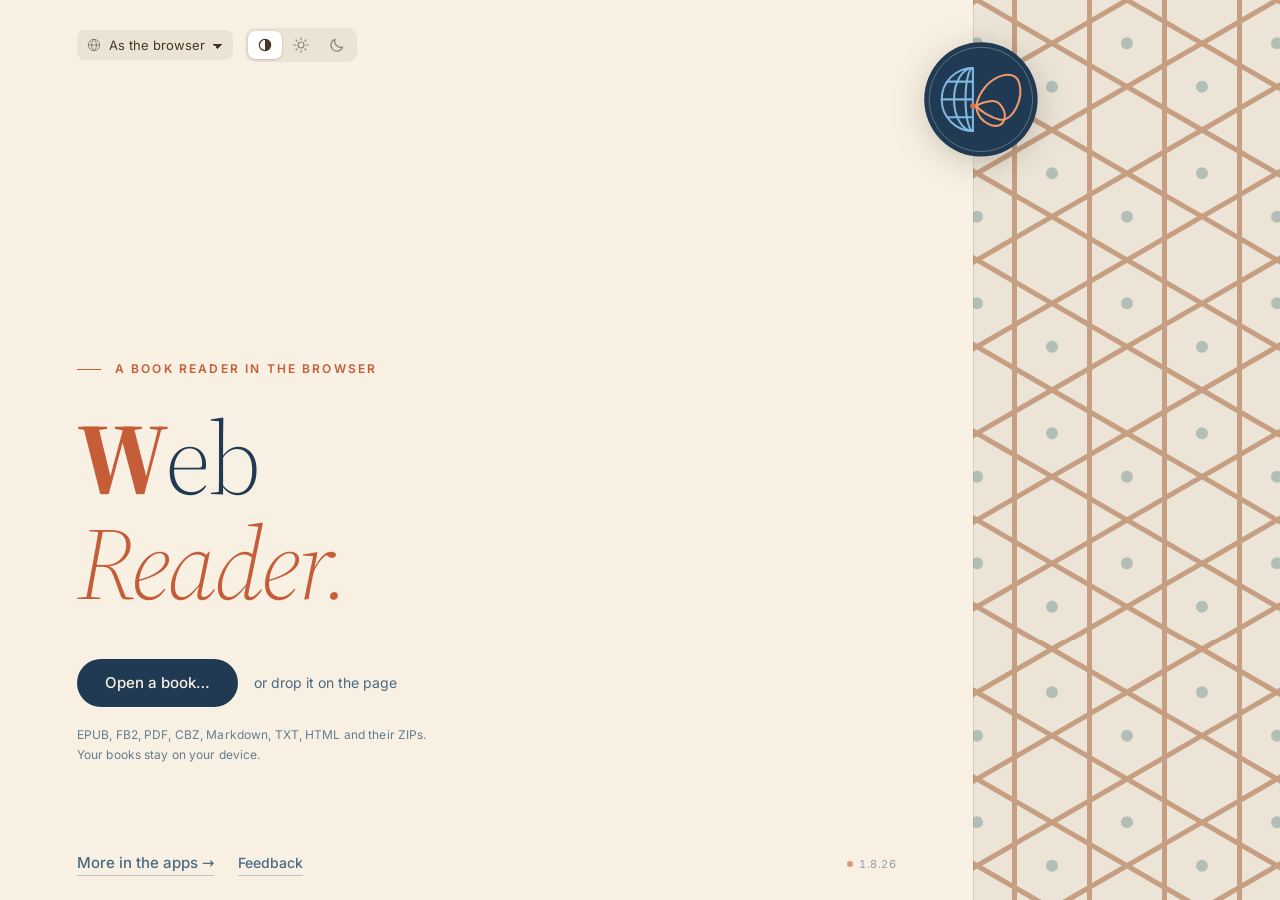
==== index.html @ f6e8cc97 "WebReader 1.8.26 (from lexey111/WebReader 90eadbe)" ====
<!DOCTYPE html>
<html lang="en">
<head>
<meta charset="UTF-8">
<meta name="viewport" content="width=device-width, initial-scale=1.0, viewport-fit=cover">
<title>WebReader</title>
<meta name="theme-color" content="#f8f1e3">
<meta name="description" content="A book reader in the browser: EPUB, FB2, CBZ, Markdown, TXT and HTML. Your books stay on your device.">
<link rel="manifest" href="manifest.webmanifest">
<link rel="icon" href="icons/icon.svg" type="image/svg+xml">
<link rel="apple-touch-icon" href="icons/apple-touch-icon.png">
<link rel="stylesheet" href="shell.css">
</head>
<body>
<div id="home">
    <div class="leaf">
        <header class="top">
            <label class="language"><span class="globe" aria-hidden="true"><svg viewBox="0 0 24 24"><circle cx="12" cy="12" r="8.5"/><path d="M3.5 12h17M12 3.5c-2.6 2.4-3.6 5.2-3.6 8.5s1 6.1 3.6 8.5M12 3.5c2.6 2.4 3.6 5.2 3.6 8.5s-1 6.1-3.6 8.5"/></svg></span><select id="homeLanguage" data-i18n-label="Language"></select></label>
            <div id="homeLight" class="segmented icons" role="radiogroup">
                <button type="button" role="radio" data-value="auto" data-i18n-label="Auto"><svg viewBox="0 0 24 24"><circle cx="12" cy="12" r="7.5"/><path d="M12 4.5a7.5 7.5 0 0 1 0 15z" class="fill"/></svg></button>
                <button type="button" role="radio" data-value="day" data-i18n-label="Day"><svg viewBox="0 0 24 24"><circle cx="12" cy="12" r="4"/><path d="M12 2.5v2.2M12 19.3v2.2M2.5 12h2.2M19.3 12h2.2M5.3 5.3l1.5 1.5M17.2 17.2l1.5 1.5M5.3 18.7l1.5-1.5M17.2 6.8l1.5-1.5"/></svg></button>
                <button type="button" role="radio" data-value="night" data-i18n-label="Night"><svg viewBox="0 0 24 24"><path d="M19.5 14.6A8 8 0 0 1 9.4 4.5a8 8 0 1 0 10.1 10.1z"/></svg></button>
            </div>
        </header>

        <main id="front">
            <p class="eyebrow" data-i18n="A book reader in the browser">A book reader in the browser</p>
            <h1 aria-label="WebReader"><span class="dropcap">W</span>eb<br><em>Reader<span class="punct">.</span></em></h1>
            <div class="doors">
                <button id="open" type="button" class="prominent" data-i18n="Open a book…">Open a book…</button>
                <span class="hint" data-i18n="or drop it on the page">or drop it on the page</span>
            </div>
            <p class="notes"><span id="formats"></span><br><span data-i18n="Your books stay on your device.">Your books stay on your device.</span><span id="install" hidden><br><span class="how"></span><button type="button" class="hide" data-i18n-label="Hide">×</button></span></p>
            <p id="problem" role="alert"></p>
            <button id="resume" type="button" hidden>
                <span class="cover"><span class="initial"></span></span>
                <span class="words">
                    <span class="label"></span>
                    <span class="name"></span>
                    <span class="how-far"><span class="progress-line"><i></i></span><span class="share"></span></span>
                </span>
            </button>
            <input id="file" type="file" hidden>
            <ul id="samples"></ul>
        </main>

        <section id="apps" hidden></section>
        <section id="news" hidden></section>

        <footer class="bottom">
            <a id="appsDoor" class="more" href="#apps"><span data-i18n="More in the apps">More in the apps</span> →</a>
            <a id="feedback" class="more feedback" href="https://continuousreader.app/contact.html?app=webreader" target="_blank" rel="noopener"><span data-i18n="Feedback">Feedback</span></a>
            <button id="update" type="button" class="update" hidden><span data-i18n="A new version is ready">A new version is ready</span> · <u data-i18n="Reload">Reload</u></button>
            <a id="version" class="version" href="#news" data-i18n-label="What’s new"><span class="dot" hidden></span><span class="number"></span></a>
        </footer>
    </div>
    <div class="band" aria-hidden="true"></div>
    <img class="seal" src="icons/seal.svg" alt="" aria-hidden="true">
</div>

<section id="reader" hidden>
    <iframe id="page" title="Book"></iframe>
    <footer id="strip">
        <div class="side">
            <button id="close" type="button" class="icon" data-i18n-label="Close the book" title="Close the book" aria-label="Close the book"><svg viewBox="0 0 24 24"><path d="M15 5l-7 7 7 7"/></svg></button>
            <span id="title"></span>
        </div>
        <div class="group">
            <button id="contentsDoor" type="button" class="icon" data-i18n-label="Contents" title="Contents" aria-label="Contents"><svg viewBox="0 0 24 24"><path d="M5 7h14M5 12h14M5 17h9"/></svg></button>
            <button id="settings" type="button" class="icon text" data-i18n-label="Reading settings" title="Reading settings" aria-label="Reading settings">Aa</button>
            <div id="bar"></div>
            <span id="position"></span>
        </div>
        <div class="side end">
            <button id="fullscreen" type="button" class="icon" data-i18n-label="Full screen" data-key="F" title="Full screen (F)" aria-label="Full screen"><svg viewBox="0 0 24 24"><path class="enter" d="M4 9V4h5M15 4h5v5M20 15v5h-5M9 20H4v-5"/><path class="leave" d="M9 4v5H4M20 9h-5V4M15 20v-5h5M4 15h5v5"/></svg></button>
        </div>
    </footer>
    <nav id="contents" hidden></nav>
</section>

<dialog id="panel" tabindex="-1" aria-label="Reading settings"></dialog>
<dialog id="pdfAsk" tabindex="-1"></dialog>
<div id="busy" role="status" aria-live="polite" hidden><span class="ring" aria-hidden="true"></span><span class="words"></span></div>
<script type="module" src="shell.js"></script>
</body>
</html>
---- shell.css ----
/* The shell wears the page's colours: `--ground` and `--ink` are set from
   the reading theme, `--surface` (the settings window) a step lighter, the
   rest mixed from them. */
:root {
    --ground: #f8f1e3;
    --ink: #4a3525;
    --surface: #fbf7ef;
    --raised: #ffffff;
    --faint: color-mix(in srgb, var(--ink) 55%, transparent);
    --line: color-mix(in srgb, var(--ink) 13%, transparent);
    --key: color-mix(in srgb, var(--ink) 7%, transparent);
    --key-hover: color-mix(in srgb, var(--ink) 11%, transparent);
    --track: color-mix(in srgb, var(--ink) 16%, transparent);
    --shadow: 0 24px 70px rgba(0, 0, 0, 0.22), 0 2px 8px rgba(0, 0, 0, 0.08);
    font-synthesis: none;
}
/* The site's faces (ContinuousReaderSite/fonts, OFL), by script: a page
   loads only the ones its words need. */
@font-face { font-family: 'Source Serif 4'; font-style: normal; font-weight: 200 900; font-display: swap; src: url('fonts/source-serif-4-latin-opsz.woff2') format('woff2-variations'); unicode-range: U+0000-00FF, U+0131, U+0152-0153, U+02BB-02BC, U+02C6, U+02DA, U+02DC, U+0304, U+0308, U+0329, U+2000-206F, U+2074, U+20AC, U+2122, U+2191, U+2193, U+2212, U+2215, U+FEFF, U+FFFD; }
@font-face { font-family: 'Source Serif 4'; font-style: normal; font-weight: 200 900; font-display: swap; src: url('fonts/source-serif-4-latin-ext-opsz.woff2') format('woff2-variations'); unicode-range: U+0100-02BA, U+02BD-02C5, U+02C7-02CC, U+02CE-02D7, U+02DD-02FF, U+0304, U+0308, U+0329, U+1D00-1DBF, U+1E00-1E9F, U+1EF2-1EFF, U+2020, U+20A0-20AB, U+20AD-20C0, U+2113, U+2C60-2C7F, U+A720-A7FF; }
@font-face { font-family: 'Source Serif 4'; font-style: normal; font-weight: 200 900; font-display: swap; src: url('fonts/source-serif-4-cyrillic-opsz.woff2') format('woff2-variations'); unicode-range: U+0301, U+0400-045F, U+0490-0491, U+04B0-04B1, U+2116; }
@font-face { font-family: 'Source Serif 4'; font-style: italic; font-weight: 200 900; font-display: swap; src: url('fonts/source-serif-4-latin-opsz-italic.woff2') format('woff2-variations'); unicode-range: U+0000-00FF, U+0131, U+0152-0153, U+02BB-02BC, U+02C6, U+02DA, U+02DC, U+0304, U+0308, U+0329, U+2000-206F, U+2074, U+20AC, U+2122, U+2191, U+2193, U+2212, U+2215, U+FEFF, U+FFFD; }
@font-face { font-family: 'Source Serif 4'; font-style: italic; font-weight: 200 900; font-display: swap; src: url('fonts/source-serif-4-latin-ext-opsz-italic.woff2') format('woff2-variations'); unicode-range: U+0100-02BA, U+02BD-02C5, U+02C7-02CC, U+02CE-02D7, U+02DD-02FF, U+0304, U+0308, U+0329, U+1D00-1DBF, U+1E00-1E9F, U+1EF2-1EFF, U+2020, U+20A0-20AB, U+20AD-20C0, U+2113, U+2C60-2C7F, U+A720-A7FF; }
@font-face { font-family: 'Source Serif 4'; font-style: italic; font-weight: 200 900; font-display: swap; src: url('fonts/source-serif-4-cyrillic-opsz-italic.woff2') format('woff2-variations'); unicode-range: U+0301, U+0400-045F, U+0490-0491, U+04B0-04B1, U+2116; }
@font-face { font-family: 'Inter'; font-style: normal; font-weight: 100 900; font-display: swap; src: url('fonts/inter-latin-wght.woff2') format('woff2-variations'); unicode-range: U+0000-00FF, U+0131, U+0152-0153, U+02BB-02BC, U+02C6, U+02DA, U+02DC, U+0304, U+0308, U+0329, U+2000-206F, U+2074, U+20AC, U+2122, U+2191, U+2193, U+2212, U+2215, U+FEFF, U+FFFD; }
@font-face { font-family: 'Inter'; font-style: normal; font-weight: 100 900; font-display: swap; src: url('fonts/inter-latin-ext-wght.woff2') format('woff2-variations'); unicode-range: U+0100-02BA, U+02BD-02C5, U+02C7-02CC, U+02CE-02D7, U+02DD-02FF, U+0304, U+0308, U+0329, U+1D00-1DBF, U+1E00-1E9F, U+1EF2-1EFF, U+2020, U+20A0-20AB, U+20AD-20C0, U+2113, U+2C60-2C7F, U+A720-A7FF; }
@font-face { font-family: 'Inter'; font-style: normal; font-weight: 100 900; font-display: swap; src: url('fonts/inter-cyrillic-wght.woff2') format('woff2-variations'); unicode-range: U+0301, U+0400-045F, U+0490-0491, U+04B0-04B1, U+2116; }

html, body { height: 100%; margin: 0; }
body {
    background: var(--ground);
    color: var(--ink);
    font: 13px/1.4 -apple-system, system-ui, "Segoe UI", Roboto, sans-serif;
    overflow: hidden;
    -webkit-font-smoothing: antialiased;
    -webkit-tap-highlight-color: transparent;
}
button {
    font: inherit; color: inherit;
    background: var(--key); border: 0; border-radius: 8px;
    padding: 5px 12px; cursor: pointer;
    transition: background 0.15s;
}
button:hover { background: var(--key-hover); }
button:focus-visible, input:focus-visible { outline: 2px solid color-mix(in srgb, var(--ink) 45%, transparent); outline-offset: 2px; }
/* A slider shows its focus on the thumb: Safari counts a click as a key's
   focus on a range and drew a box round the whole track. */
.slider input:focus-visible { outline: none; }
.slider input:focus-visible::-webkit-slider-thumb { box-shadow: 0 1px 3px rgba(0, 0, 0, 0.28), 0 0 0 4px color-mix(in srgb, var(--ink) 18%, transparent); }
.slider input:focus-visible::-moz-range-thumb { box-shadow: 0 1px 3px rgba(0, 0, 0, 0.28), 0 0 0 4px color-mix(in srgb, var(--ink) 18%, transparent); }
button.prominent { background: var(--ink); color: var(--ground); padding: 9px 20px; border-radius: 10px; font-size: 14px; font-weight: 500; }
button.prominent:hover { background: color-mix(in srgb, var(--ink) 88%, var(--ground)); }
button.icon { width: 32px; height: 32px; padding: 0; display: inline-grid; place-items: center; background: none; border-radius: 8px; flex: none; }
button.icon:hover { background: var(--key); }
button.icon svg { width: 19px; height: 19px; fill: none; stroke: currentColor; stroke-width: 1.7; stroke-linecap: round; stroke-linejoin: round; }
button.icon.text { font: 600 15px/1 Georgia, serif; }
button.quiet { background: none; color: var(--faint); padding: 6px 10px; }
button.quiet:hover { color: var(--ink); background: var(--key); }
[hidden] { display: none !important; }

/* MARK: Home */

/* A book's cover: the words on a wide leaf, set low and to the left; an
   ornamental band down the right edge in the palette's dark tones. On a
   phone the band is a strip along the top. */
/* The home speaks the site's language: Source Serif and Inter, the
   family's blue and terracotta by day (the page's own colours at night). */
#home {
    --serif: "Source Serif 4", Georgia, "Noto Serif", serif;
    --sans: "Inter", -apple-system, system-ui, "Segoe UI", Roboto, sans-serif;
    font-family: var(--sans);
    color: var(--brand-ink, var(--ink));
    --band-width: clamp(150px, 24vw, 380px);
    --seal: clamp(104px, 9vw, 136px);
    position: fixed; inset: 0;
    display: grid; grid-template-columns: minmax(0, 1fr) var(--band-width);
}
#home.over .leaf { outline: 2px dashed var(--faint); outline-offset: -18px; border-radius: 28px; }
#home .leaf {
    overflow-y: auto; overscroll-behavior: contain;
    display: flex; flex-direction: column;
    padding: max(28px, env(safe-area-inset-top)) clamp(24px, 6vw, 96px) max(24px, env(safe-area-inset-bottom)) max(clamp(24px, 6vw, 96px), env(safe-area-inset-left));
    box-sizing: border-box;
}
#home .band {
    background-color: var(--band, #2a1d12);
    background-image: var(--band-pattern, none);
    background-size: var(--band-size, 200px 200px); background-position: center top;
    box-shadow: inset 1px 0 0 var(--line);
}
/* The logo is two-sided — a globe's half and a wing's: its seam stands
   on the edge, the globe over the page, the wing over the band. */
#home .seal {
    position: absolute; z-index: 1; pointer-events: none;
    width: var(--seal); height: var(--seal);
    left: calc(100% - var(--band-width)); top: calc(max(28px, env(safe-area-inset-top)) + var(--seal) * 0.62);
    transform: translate(calc(-50% + 6.96%), -50%);
    filter: drop-shadow(0 6px 16px rgba(0, 0, 0, 0.18));
}
#home .top { display: flex; align-items: center; gap: 12px; padding-right: calc(var(--seal) * 0.6); }
#home .language select { padding-left: 32px; min-width: 0; max-width: 100%; text-overflow: ellipsis; }
/* The light never wraps; the language's name gives way first. */
#home .top .segmented { flex-wrap: nowrap; flex: none; }
#home .top .language { min-width: 0; flex: 0 1 auto; }
#home .language { position: relative; }
#home .language .globe { position: absolute; left: 9px; top: 50%; transform: translateY(-50%); display: grid; pointer-events: none; }
#home .language .globe svg { width: 16px; height: 16px; fill: none; stroke: currentColor; stroke-width: 1.5; }

.segmented.icons { padding: 3px; }
.segmented.icons button { padding: 5px 8px; display: grid; place-items: center; }
.segmented.icons svg { width: 18px; height: 18px; fill: none; stroke: currentColor; stroke-width: 1.6; stroke-linecap: round; stroke-linejoin: round; }
.segmented.icons svg .fill { fill: currentColor; stroke: none; }

#front { margin-top: auto; padding: 48px 0 8px; max-width: 34em; }
#home .eyebrow {
    margin: 0 0 28px; font: 600 12px/1.4 var(--sans); letter-spacing: 0.18em; text-transform: uppercase; color: var(--brand-accent);
}
#home .eyebrow::before {
    content: ""; display: inline-block; width: 24px; height: 1px; margin-right: 14px;
    background: currentColor; vertical-align: middle; transform: translateY(-1px);
}
#home h1 {
    font: 300 clamp(56px, 8vw, 112px)/1.02 var(--serif); letter-spacing: -0.035em; margin: 0 0 44px;
}
#home h1 .dropcap { font-weight: 700; color: var(--brand-accent); }
#home h1 em { font-style: italic; font-weight: 300; color: var(--brand-accent); }
#home .lead { margin: 0 0 28px; font: 400 clamp(17px, 1.3vw, 21px)/1.55 var(--serif); color: var(--brand-soft); max-width: 34em; text-wrap: pretty; }
#home .doors { display: flex; align-items: center; flex-wrap: wrap; gap: 8px 16px; }
/* The site's call: a pill in the ink, the terracotta under the pointer. */
#home .doors .prominent {
    padding: 15px 28px; border-radius: 100px; font: 500 15px/1.2 var(--sans);
    background: var(--brand-ink); color: var(--ground); transition: background 0.2s, transform 0.2s;
}
#home .doors .prominent:hover { background: var(--brand-accent-deep); transform: translateY(-1px); }
#home .hint { color: var(--brand-soft); font-size: 14px; }
#home .notes { margin: 18px 0 0; color: var(--brand-soft); font-size: 12px; line-height: 1.7; letter-spacing: 0.01em; opacity: 0.85; }
#problem { margin: 6px 0 0; color: #c0392b; min-height: 1.4em; }

/* The book one was reading: a quiet row — a small cover in the band's
   pattern, the title in the book's type and how far one got. */
#resume {
    display: grid; grid-template-columns: auto minmax(0, 1fr); align-items: center; gap: 14px;
    width: min(100% + 24px, 452px); margin: 22px 0 0 -12px; padding: 10px 12px; text-align: left;
    background: none; border-radius: 12px;
}
#resume:hover { background: var(--key); }
#resume .cover {
    width: 36px; height: 50px; border-radius: 2px 4px 4px 2px; display: grid; place-items: center;
    background-color: var(--band); background-image: var(--band-pattern); background-size: var(--cover-size, 80px 80px);
    box-shadow: inset 2px 0 0 rgba(0, 0, 0, 0.14), 0 0 0 1px var(--line), 0 1px 2px rgba(0, 0, 0, 0.12);
}
#resume .initial {
    width: 22px; height: 22px; border-radius: 50%; display: grid; place-items: center;
    background: var(--ground); color: var(--brand-ink); font: 400 13px/1 var(--serif);
}
#resume .words { display: grid; gap: 2px; min-width: 0; }
#resume .label { font-size: 11px; font-weight: 500; letter-spacing: 0.02em; color: var(--brand-soft); }
#resume .name { font: 400 18px/1.25 var(--serif); color: var(--brand-ink); overflow: hidden; text-overflow: ellipsis; white-space: nowrap; }
/* How far: the line and its per cent on one axis. */
#resume .how-far { display: flex; align-items: center; gap: 10px; margin-top: 4px; }
#resume .progress-line { flex: 1; display: block; height: 2px; border-radius: 1px; background: var(--track); overflow: hidden; }
#resume .progress-line i { display: block; height: 100%; width: var(--read, 0%); background: var(--brand-accent); }
#resume .share { flex: none; min-width: 3ch; text-align: right; color: var(--brand-soft); font-variant-numeric: tabular-nums; font-size: 12px; line-height: 1; }

#samples { list-style: none; margin: 14px 0 0; padding: 0; font-size: 12px; line-height: 1.9; }

#home .bottom { padding-top: 40px; display: flex; flex-wrap: wrap; align-items: baseline; gap: 16px; }
/* The version, in the corner, for whoever looks. */
/* The number at the row's end; a new version's notice just before it. */
#home .version, #home .update { margin-left: auto; }
#home .update:not([hidden]) + .version { margin-left: 0; }
#home .update { white-space: nowrap; background: none; border: 0; padding: 0; font: inherit; font-size: 12px; color: var(--brand-accent-deep); cursor: pointer; }
#home .update u { text-underline-offset: 3px; }
#home .update:hover u { text-decoration-thickness: 2px; }
#home .update[hidden], #install[hidden] { display: none; }
#install .how button { background: none; border: 0; padding: 0; font: inherit; color: var(--brand-ink); text-decoration: underline; text-underline-offset: 3px; text-decoration-color: color-mix(in srgb, currentColor 40%, transparent); cursor: pointer; }
#install .how button:hover { text-decoration-color: currentColor; }
#install .hide { background: none; border: 0; padding: 0 4px; margin-left: 6px; font: inherit; font-size: 13px; line-height: 1; color: inherit; opacity: 0.6; cursor: pointer; }
#install .hide:hover { opacity: 1; }
#home .version { font-size: 11px; letter-spacing: 0.04em; font-variant-numeric: tabular-nums; color: var(--brand-soft); opacity: 0.6; text-decoration: none; transition: opacity 0.18s; }
#home .version:hover { opacity: 1; }
#home .version .dot { display: inline-block; width: 6px; height: 6px; margin-right: 6px; border-radius: 50%; background: var(--brand-accent); vertical-align: 1px; }
#home .version .dot[hidden] { display: none; }

/* What's new: the reader's own changelog. */
#news { padding: 36px 0 24px; max-width: 40em; }
#news .back { color: var(--brand-soft); text-decoration: none; font-size: 14px; font-weight: 500; }
#news .back:hover { color: var(--brand-ink); }
#news .eyebrow { margin: 32px 0 20px; }
#news h2 { font: 300 clamp(44px, 5.6vw, 76px)/1.02 var(--serif); letter-spacing: -0.03em; margin: 0 0 28px; color: var(--brand-ink); }
#news .entry { padding: 24px 0 8px; border-top: 1px solid color-mix(in srgb, var(--brand-ink) 14%, transparent); }
#news .when { margin: 0; font: 600 12px/1.4 var(--sans); letter-spacing: 0.14em; text-transform: uppercase; color: var(--brand-accent); }
#news h3 { margin: 10px 0 10px; font: 500 26px/1.2 var(--serif); color: var(--brand-ink); }
#news .entry p:last-child { margin: 0 0 16px; font: 400 17px/1.6 var(--serif); color: var(--brand-soft); text-wrap: pretty; }
/* Links on the leaf, one way: the ink, a hairline under it that darkens
   under the pointer. */
#home a.more, #samples a, #apps a[target] {
    color: var(--brand-soft); text-decoration: none; font-weight: 500;
    border-bottom: 1px solid color-mix(in srgb, var(--brand-ink) 25%, transparent); padding-bottom: 2px;
    transition: color 0.18s, border-color 0.18s;
}
#home a.more:hover, #samples a:hover, #apps a[target]:hover { color: var(--brand-ink); border-bottom-color: var(--brand-ink); }
#samples a { font-weight: 400; }
#home a.more { font-size: 15px; }
/* The family's form on the site, beside the apps' door and quieter. */
#home a.feedback { font-size: 14px; margin-left: 8px; }
#home.on-page .bottom { display: none; }

/* The apps, on the same leaf. */
#apps { padding: 36px 0 24px; max-width: 60em; }
#apps .back { color: var(--brand-soft); text-decoration: none; font-size: 14px; font-weight: 500; }
#apps .back:hover { color: var(--brand-ink); }
#apps .eyebrow { margin: 32px 0 20px; }
#apps h2 { font: 300 clamp(44px, 5.6vw, 76px)/1.02 var(--serif); letter-spacing: -0.03em; margin: 0 0 24px; }
#apps .lead { max-width: 32em; }
#apps h3 { margin: 44px 0 18px; font-size: 12px; font-weight: 600; letter-spacing: 0.18em; text-transform: uppercase; color: var(--brand-accent); }
#apps .features { display: grid; grid-template-columns: repeat(auto-fill, minmax(240px, 1fr)); gap: 22px 32px; margin: 0; }
#apps dt { font: 500 21px/1.2 var(--serif); margin-bottom: 6px; color: var(--brand-ink); }
#apps dd { margin: 0; color: var(--brand-soft); font: 400 16px/1.55 var(--serif); }
#apps .also { margin: 24px 0 0; color: var(--brand-soft); font: italic 400 16px/1.55 var(--serif); }
#apps .cards { display: grid; grid-template-columns: repeat(auto-fill, minmax(230px, 1fr)); gap: 16px; }
#apps .card {
    display: flex; flex-direction: column; gap: 12px; padding: 18px 20px;
    background: var(--raised); border-radius: 16px; box-shadow: 0 0 0 1px var(--line);
}
#apps .card figure { margin: -18px -20px 4px; height: 190px; border-radius: 16px 16px 0 0; overflow: hidden; display: grid; place-items: center; }
#apps .card figure img { height: 100%; width: 100%; object-fit: contain; -webkit-mask-image: radial-gradient(closest-side, #000 82%, transparent); mask-image: radial-gradient(closest-side, #000 82%, transparent); }
:root[style*="color-scheme: dark"] #apps .card figure { filter: brightness(0.72) saturate(0.85); }
#apps .card header { display: flex; align-items: center; gap: 12px; }
#apps .card header img { width: 44px; height: 44px; border-radius: 10px; box-shadow: 0 0 0 0.5px rgba(0, 0, 0, 0.15); }
#apps h4 { margin: 0; font: 500 21px/1.2 var(--serif); color: var(--brand-ink); }
#apps .role { margin: 2px 0 0; color: var(--brand-soft); font-size: 12px; }
#apps .card > p { margin: 0; font: 400 16px/1.55 var(--serif); color: var(--brand-ink); }
#apps .card .links { margin-top: auto; display: flex; gap: 16px; font-size: 13px; }
#apps .compare { margin: 28px 0 0; font-size: 14px; }

@media (max-width: 720px) {
    #home { --strip: calc(56px + env(safe-area-inset-top)); --seal: 76px; grid-template-columns: 1fr; grid-template-rows: var(--strip) minmax(0, 1fr); }
    #home .band { grid-row: 1; background-size: var(--band-size-small, 120px 120px); box-shadow: inset 0 -1px 0 var(--line); }
    /* The seal on the strip's lower edge, at the leaf's left margin. */
    #home .seal { left: calc(max(22px, env(safe-area-inset-left)) + var(--seal) / 2); top: var(--strip); transform: translate(-50%, -50%); }
    #home .top { padding-right: 0; padding-left: calc(var(--seal) + 4px); justify-content: flex-end; gap: 8px; }
    #home .language select { font-size: 13px; padding: 6px 22px 6px 28px; background-position: calc(100% - 13px) 55%, calc(100% - 8px) 55%; max-width: 150px; text-overflow: ellipsis; }
    #home .language .globe { left: 8px; }
    .segmented.icons button { padding: 5px 6px; }
    #home .leaf { grid-row: 2; padding: 24px max(22px, env(safe-area-inset-right)) max(24px, env(safe-area-inset-bottom)) max(22px, env(safe-area-inset-left)); }
    #front { padding-top: 40px; }
    #home .lead { font-size: 16px; }
    #home .hint { display: none; }
    #resume { width: calc(100% + 24px); }
    /* No room beside the apps' door: the notice takes a line of its own above it. */
    #home .update { order: -1; flex-basis: 100%; text-align: right; }
    #home .update:not([hidden]) + .version { margin-left: auto; }
}
@media (pointer: coarse) { #home .hint { display: none; } }

/* MARK: The reader */

#reader { position: fixed; inset: 0; display: flex; flex-direction: column; }
#page { flex: 1; width: 100%; border: 0; display: block; min-height: 0; transition: opacity 0.2s; }

/* Comfort's strip: paper under it, the doors and the bar in a group of
   reasonable width in the middle; asleep while one reads. */
#strip {
    flex: none; height: 48px; box-sizing: border-box;
    display: grid; grid-template-columns: 1fr minmax(0, 640px) 1fr; align-items: center; gap: 12px;
    padding: 0 10px;
    white-space: nowrap;
    transition: opacity 0.6s ease, transform 0.3s ease;
}
#strip.awake { transition: opacity 0.15s ease, transform 0.2s ease; }
#strip:not(.awake) { opacity: 0.3; }
#strip .side { display: flex; align-items: center; gap: 6px; min-width: 0; }
#strip .side.end { justify-content: flex-end; }
#strip .group { display: flex; align-items: center; gap: 8px; min-width: 0; }
#title { overflow: hidden; text-overflow: ellipsis; min-width: 0; color: var(--faint); }
#position { color: var(--faint); font-variant-numeric: tabular-nums; min-width: 4.5em; text-align: right; font-size: 12px; }
#fullscreen .leave { display: none; }
:fullscreen #fullscreen .leave { display: inline; }
:fullscreen #fullscreen .enter { display: none; }
@media (max-width: 720px) { #title { display: none; } #strip { grid-template-columns: auto minmax(0, 1fr) auto; } }

/* Full screen: the strip lies over the page's foot and goes when asleep. */
:fullscreen #strip { position: absolute; left: 0; right: 0; bottom: 0; background: var(--ground); }
:fullscreen #strip:not(.awake) { opacity: 0; transform: translateY(100%); }

/* MARK: The position bar */

#bar { flex: 1; min-width: 120px; }
.progress { position: relative; height: 32px; display: flex; align-items: center; cursor: pointer; touch-action: none; }
.progress .cells { flex: 1; display: flex; gap: 3px; height: 9px; }
.progress .cells i { flex: 1; border-radius: 1.5px; background: var(--ink); opacity: 0.22; transition: opacity 0.12s; }
.progress .cells i.on { opacity: 0.85; }
.progress .marker { position: absolute; left: 0; top: 4px; bottom: 4px; width: 2px; margin-left: -1px; border-radius: 1px; background: color-mix(in srgb, var(--ink) 45%, transparent); pointer-events: none; }
.progress .bubble {
    position: absolute; bottom: calc(100% + 8px); left: 1px;
    padding: 4px 8px; border-radius: 7px;
    background: var(--surface); border: 1px solid var(--line); box-shadow: 0 4px 12px rgba(0, 0, 0, 0.12);
    font-size: 11px; font-weight: 600; font-variant-numeric: tabular-nums; white-space: nowrap;
}

/* MARK: Contents */

#contents {
    position: absolute; left: 50%; bottom: 56px; transform: translateX(-50%);
    width: min(420px, calc(100% - 24px)); max-height: min(70vh, 560px); overflow-y: auto; box-sizing: border-box;
    padding: 8px; display: flex; flex-direction: column;
    background: var(--surface); border-radius: 16px; box-shadow: var(--shadow), 0 0 0 1px var(--line);
}
#contents button { text-align: left; background: none; padding: 8px 12px; white-space: normal; border-radius: 9px; line-height: 1.35; }
#contents button:hover { background: var(--key); }
#contents button.chosen { background: var(--key-hover); font-weight: 600; }

/* MARK: Opening: a spinner once it takes a while */

#busy {
    position: fixed; left: 50%; top: 50%; transform: translate(-50%, -50%); z-index: 50;
    display: flex; align-items: center; gap: 12px; padding: 14px 20px; border-radius: 14px;
    background: var(--surface); color: var(--ink); box-shadow: var(--shadow), 0 0 0 1px var(--line);
    font-size: 14px; font-variant-numeric: tabular-nums; pointer-events: none; animation: fade 0.18s ease-out;
}
#busy[hidden] { display: none; }
#busy .ring { width: 18px; height: 18px; box-sizing: border-box; border-radius: 50%; border: 2px solid var(--line); border-top-color: var(--ink); animation: spin 0.8s linear infinite; }
@keyframes spin { to { transform: rotate(360deg); } }
@media (prefers-reduced-motion: reduce) { #busy .ring { animation-duration: 2.4s; } }

/* MARK: A PDF with text: read as text or as pictures? */

#pdfAsk {
    width: min(480px, calc(100vw - 32px)); box-sizing: border-box; padding: 28px 32px 22px;
    border: 0; border-radius: 22px; background: var(--surface); color: var(--ink);
    box-shadow: var(--shadow), 0 0 0 1px var(--line);
}
#pdfAsk:focus { outline: none; }
#pdfAsk[open] { animation: rise 0.18s ease-out; }
#pdfAsk::backdrop { background: rgba(0, 0, 0, 0.12); animation: fade 0.18s ease-out; }
#pdfAsk h2 { margin: 0 0 12px; font: 600 19px/1.2 Georgia, serif; letter-spacing: -0.005em; }
#pdfAsk p { margin: 0 0 10px; line-height: 1.5; }
#pdfAsk .segmented { margin: 8px 0 14px; }
#pdfAsk .note { font-size: 12px; color: var(--faint); }
#pdfAsk footer { display: flex; justify-content: flex-end; margin-top: 18px; }
#pdfAsk.working .segmented { opacity: 0.5; pointer-events: none; }

/* MARK: The settings window */

#panel {
    width: min(860px, calc(100vw - 32px)); max-height: calc(100vh - 48px); box-sizing: border-box;
    padding: 0; border: 0; border-radius: 22px; overflow: hidden;
    background: var(--surface); color: var(--ink);
    box-shadow: var(--shadow), 0 0 0 1px var(--line);
}
#panel:focus { outline: none; }
#panel[open] { display: flex; flex-direction: column; animation: rise 0.18s ease-out; }
#panel::backdrop { background: rgba(0, 0, 0, 0.12); animation: fade 0.18s ease-out; }
@keyframes rise { from { opacity: 0; transform: translateY(8px) scale(0.985); } }
@keyframes fade { from { opacity: 0; } }
#panel header { display: flex; align-items: center; justify-content: space-between; padding: 20px 20px 4px 32px; }
#panel h2 { margin: 0; font: 600 19px/1.2 Georgia, serif; letter-spacing: -0.005em; }
#panel .columns { display: grid; grid-template-columns: 1fr 1fr; gap: 0 48px; padding: 8px 32px 4px; overflow-y: auto; }
#panel footer { display: flex; justify-content: space-between; align-items: center; gap: 16px; padding: 8px 32px 20px 24px; }
.language { display: inline-flex; align-items: center; gap: 10px; color: var(--faint); }
.language select { font: inherit; color: var(--ink); background: var(--key); border: 0; border-radius: 8px; padding: 6px 28px 6px 10px; -webkit-appearance: none; appearance: none; cursor: pointer;
    background-image: linear-gradient(45deg, transparent 50%, currentColor 50%), linear-gradient(135deg, currentColor 50%, transparent 50%);
    background-position: calc(100% - 15px) 55%, calc(100% - 10px) 55%; background-size: 5px 5px; background-repeat: no-repeat; }
@media (max-width: 760px) { #panel .columns { grid-template-columns: 1fr; } }
#panel section { padding: 14px 0 10px; }
#panel h3 { margin: 0 0 14px; font-size: 11px; font-weight: 600; letter-spacing: 0.08em; text-transform: uppercase; color: var(--faint); }
#panel .row { display: grid; grid-template-columns: 96px minmax(0, 1fr); align-items: center; gap: 12px; min-height: 36px; margin-bottom: 8px; }
#panel .row .name { color: var(--faint); }
/* The other light's settings: muted, with the word on why and the key
   that shows them. */
#panel .when .row > :not(.name) { transition: opacity 0.2s; }
#panel .when.away .row > :not(.name) { opacity: 0.45; }
#panel .elsewhere { margin: -2px 0 12px 108px; font-size: 12px; color: var(--faint); }
#panel .elsewhere .link { background: none; padding: 0; border-radius: 0; font: inherit; color: var(--ink); text-decoration: underline; text-decoration-color: var(--line); text-underline-offset: 3px; }
#panel .elsewhere .link:hover { background: none; text-decoration-color: currentColor; }

/* A choice by words. */
.segmented { display: inline-flex; flex-wrap: wrap; gap: 2px; padding: 3px; border-radius: 10px; background: var(--key); justify-self: start; }
.segmented button { background: none; padding: 5px 11px; border-radius: 7px; color: var(--faint); }
.segmented button:hover { color: var(--ink); background: none; }
.segmented button.chosen { background: var(--raised); color: var(--ink); box-shadow: 0 1px 2px rgba(0, 0, 0, 0.12), 0 0 0 0.5px var(--line); }

/* Sliders: a thin track, filled to the thumb; a tone's track is its
   palette. */
.slider { display: grid; grid-template-columns: minmax(0, 1fr) 3.4em; align-items: center; gap: 12px; }
.slider output { color: var(--faint); font-variant-numeric: tabular-nums; text-align: right; font-size: 12px; }
.slider input { --fill: 50%; -webkit-appearance: none; appearance: none; width: 100%; height: 22px; margin: 0; background: none; cursor: pointer; }
.slider input::-webkit-slider-runnable-track { height: 4px; border-radius: 2px; background: linear-gradient(to right, var(--ink) 0 var(--fill), var(--track) var(--fill) 100%); }
.slider input::-moz-range-track { height: 4px; border-radius: 2px; background: linear-gradient(to right, var(--ink) 0 var(--fill), var(--track) var(--fill) 100%); }
.slider input::-webkit-slider-thumb { -webkit-appearance: none; width: 18px; height: 18px; margin-top: -7px; border-radius: 50%; background: var(--raised); border: 0; box-shadow: 0 1px 3px rgba(0, 0, 0, 0.28), 0 0 0 0.5px rgba(0, 0, 0, 0.12); }
.slider input::-moz-range-thumb { width: 18px; height: 18px; border-radius: 50%; background: var(--raised); border: 0; box-shadow: 0 1px 3px rgba(0, 0, 0, 0.28), 0 0 0 0.5px rgba(0, 0, 0, 0.12); }
.slider.tone input::-webkit-slider-runnable-track { height: 10px; border-radius: 5px; background: var(--track); box-shadow: inset 0 0 0 1px var(--line); }
.slider.tone input::-moz-range-track { height: 10px; border-radius: 5px; background: var(--track); box-shadow: inset 0 0 0 1px var(--line); }
.slider.tone input::-webkit-slider-thumb { margin-top: -4px; }

/* Palettes: the page each gives. */
.swatches { display: flex; gap: 8px; flex-wrap: wrap; }
.swatch { width: 36px; height: 36px; padding: 0; border-radius: 50%; font: 600 14px/1 Georgia, serif; box-shadow: inset 0 0 0 1px var(--line); transition: transform 0.12s; }
.swatch:hover { transform: scale(1.06); }
.swatch.chosen { box-shadow: inset 0 0 0 1px var(--line), 0 0 0 2px var(--surface), 0 0 0 4px var(--ink); }

/* Paper: tiles that wear their grain. */
.papers { display: flex; gap: 6px; flex-wrap: wrap; }
.paper { width: 32px; height: 32px; padding: 0; border-radius: 9px; background-color: var(--ground); background-size: 160px; background-position: center; background-blend-mode: hard-light; box-shadow: inset 0 0 0 1px var(--line); font: 600 12px/1 Georgia, serif; }
.paper:hover { background-color: var(--ground); filter: brightness(0.97); }
.paper.chosen { box-shadow: inset 0 0 0 1px var(--line), 0 0 0 2px var(--surface), 0 0 0 4px var(--ink); }

/* Faces: the letters themselves. */
.faces { display: grid; grid-template-columns: repeat(4, 1fr); gap: 8px; margin-bottom: 14px; }
.faces button { display: flex; flex-direction: column; align-items: center; gap: 4px; padding: 10px 4px 8px; text-align: center; line-height: 1.2; font-size: 12px; border-radius: 12px; background: var(--key); color: var(--faint); }
.faces button .sample { font-size: 24px; line-height: 1.1; color: var(--ink); }
.faces button.chosen { background: var(--raised); color: var(--ink); box-shadow: 0 1px 3px rgba(0, 0, 0, 0.12), 0 0 0 1.5px var(--ink); }

/* A switch. */
.switch { display: inline-flex; align-items: center; gap: 10px; cursor: pointer; }
.switch input { -webkit-appearance: none; appearance: none; width: 36px; height: 21px; margin: 0; border-radius: 11px; background: var(--track); position: relative; cursor: pointer; transition: background 0.15s; flex: none; }
.switch input::before { content: ''; position: absolute; top: 2px; left: 2px; width: 17px; height: 17px; border-radius: 50%; background: var(--raised); box-shadow: 0 1px 2px rgba(0, 0, 0, 0.3); transition: transform 0.15s; }
.switch input:checked { background: var(--ink); }
.switch input:checked::before { transform: translateX(15px); }

/* Frames: small pages with their rule. */
.frames { display: flex; gap: 6px; flex-wrap: wrap; }
.frames button { width: 32px; height: 40px; color: var(--ink); padding: 0; border-radius: 6px; background: var(--ground); box-shadow: inset 0 0 0 1px var(--line); }
.frames button:hover { background: var(--ground); filter: brightness(0.97); }
.frames svg { width: 32px; height: 40px; display: block; fill: none; stroke: var(--ink); }
.frames .lines path { stroke-width: 1.4; stroke-linecap: round; opacity: 0.28; }
.frames .rule { stroke-width: 0.9; opacity: 0.8; }
.frames .rule circle { fill: var(--ink); stroke: none; }
.frames button.chosen { box-shadow: inset 0 0 0 1px var(--line), 0 0 0 2px var(--surface), 0 0 0 4px var(--ink); }

/* MARK: Touch and small screens */

/* A finger: bigger doors; the sleeping strip stays in sight (Comfort's
   0.45 on touch), there being no pointer to wake it. */
@media (pointer: coarse) {
    button.icon { width: 42px; height: 42px; }
    #strip { height: calc(54px + env(safe-area-inset-bottom)); padding-bottom: env(safe-area-inset-bottom); }
    #strip:not(.awake) { opacity: 0.45; }
    :fullscreen #strip:not(.awake) { opacity: 0.45; transform: none; }
    .progress { height: 42px; }
    #contents { bottom: calc(62px + env(safe-area-inset-bottom)); }
    #contents button { padding: 12px 14px; }
    .segmented button { padding: 8px 13px; }
    .slider input { height: 32px; }
}

/* A phone: the settings and the contents are sheets from the bottom, each
   setting's name over its control. */
@media (max-width: 600px) {
    #strip { grid-template-columns: auto minmax(0, 1fr) auto; gap: 4px; padding-left: 4px; padding-right: 4px; }
    #strip .group { gap: 2px; }
    #position { min-width: 0; font-size: 11px; }
    #panel {
        width: 100vw; max-width: 100vw; max-height: 88vh; margin: auto 0 0;
        border-radius: 20px 20px 0 0; padding-bottom: env(safe-area-inset-bottom);
    }
    #panel[open] { animation: up 0.22s ease-out; }
    @keyframes up { from { transform: translateY(40px); opacity: 0; } }
    #panel header { padding: 16px 12px 0 20px; }
    #panel .columns { padding: 4px 20px; gap: 0; }
    #panel footer { padding: 8px 20px 16px 12px; flex-wrap: wrap; }
    #panel .row { grid-template-columns: 1fr; gap: 6px; margin-bottom: 14px; }
    #panel .row .name { font-size: 12px; }
    #panel .elsewhere { margin: -8px 0 16px; }
    .faces { gap: 6px; }
    #contents { left: 0; right: 0; bottom: 0; transform: none; width: 100%; max-height: 70vh; border-radius: 18px 18px 0 0; padding-bottom: calc(8px + env(safe-area-inset-bottom)); }
}
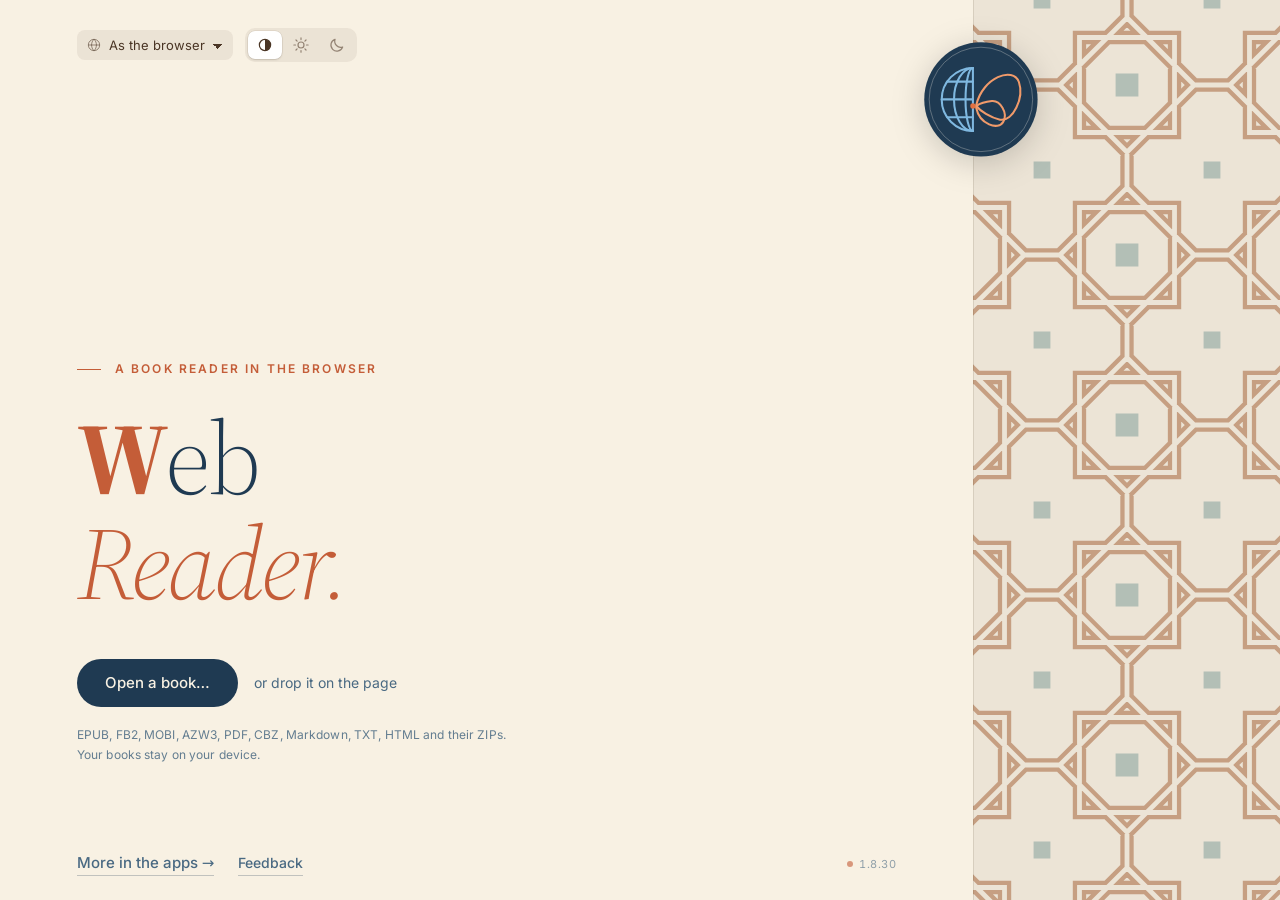
==== commit ecbb374a: "WebReader 1.8.30 (from lexey111/WebReader 0ff52c9)" ====
--- a/index.html
+++ b/index.html
@@ -37,6 +37,7 @@
                 <span class="words">
                     <span class="label"></span>
                     <span class="name"></span>
+                    <span class="author" hidden></span>
                     <span class="how-far"><span class="progress-line"><i></i></span><span class="share"></span></span>
                 </span>
             </button>
--- a/shell.css
+++ b/shell.css
@@ -156,6 +156,8 @@
 #resume .words { display: grid; gap: 2px; min-width: 0; }
 #resume .label { font-size: 11px; font-weight: 500; letter-spacing: 0.02em; color: var(--brand-soft); }
 #resume .name { font: 400 18px/1.25 var(--serif); color: var(--brand-ink); overflow: hidden; text-overflow: ellipsis; white-space: nowrap; }
+#resume .author { font-size: 13px; line-height: 1.3; color: var(--brand-soft); overflow: hidden; text-overflow: ellipsis; white-space: nowrap; }
+#resume .author[hidden] { display: none; }
 /* How far: the line and its per cent on one axis. */
 #resume .how-far { display: flex; align-items: center; gap: 10px; margin-top: 4px; }
 #resume .progress-line { flex: 1; display: block; height: 2px; border-radius: 1px; background: var(--track); overflow: hidden; }
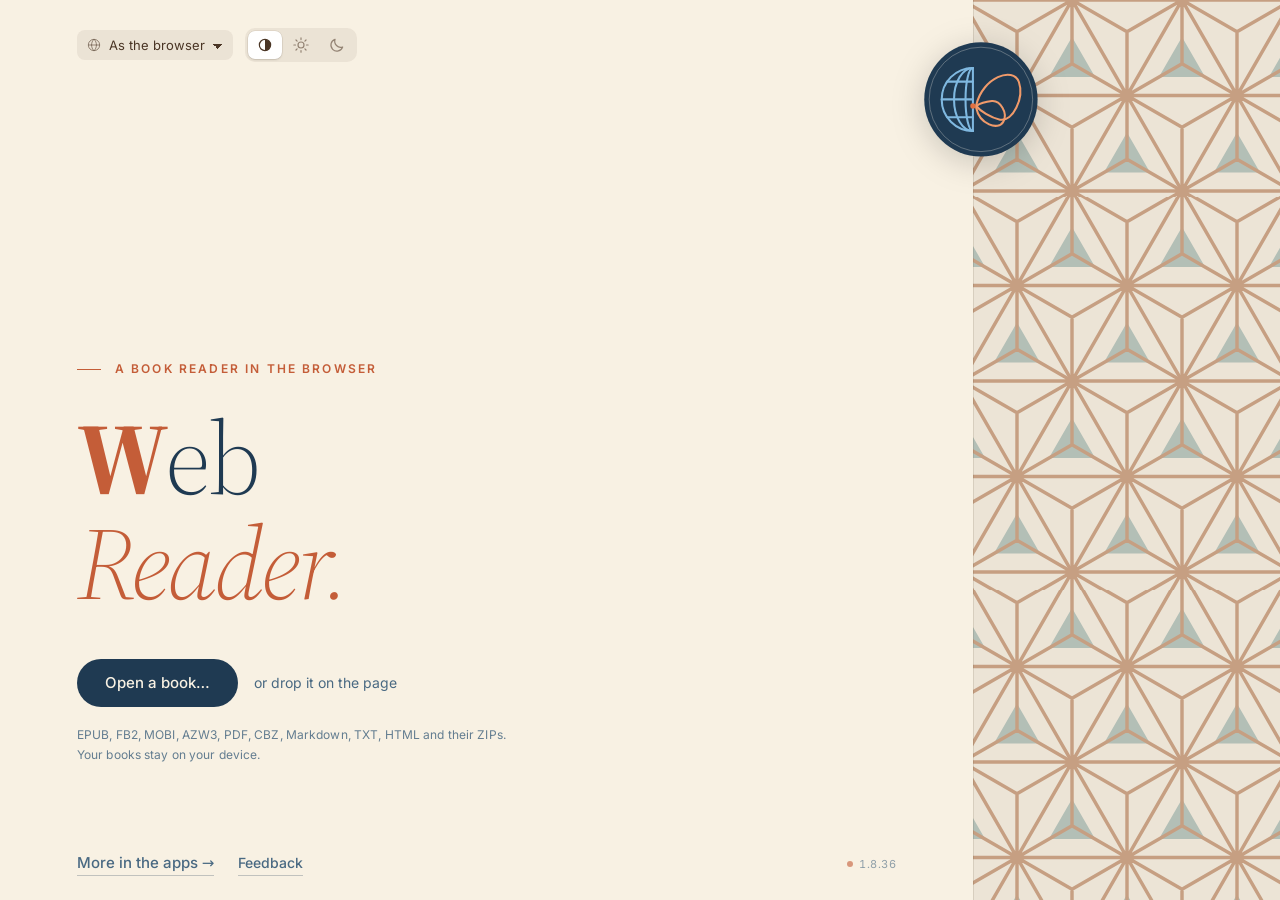
==== commit c1742d85: "WebReader 1.8.36 (from lexey111/WebReader b6d437a)" ====
--- a/index.html
+++ b/index.html
@@ -32,15 +32,24 @@
             </div>
             <p class="notes"><span id="formats"></span><br><span data-i18n="Your books stay on your device.">Your books stay on your device.</span><span id="install" hidden><br><span class="how"></span><button type="button" class="hide" data-i18n-label="Hide">×</button></span></p>
             <p id="problem" role="alert"></p>
-            <button id="resume" type="button" hidden>
-                <span class="cover"><span class="initial"></span></span>
-                <span class="words">
-                    <span class="label"></span>
-                    <span class="name"></span>
-                    <span class="author" hidden></span>
-                    <span class="how-far"><span class="progress-line"><i></i></span><span class="share"></span></span>
-                </span>
-            </button>
+            <section id="shelf" class="shelf" hidden>
+                <p class="label" data-i18n="Continue reading">Continue reading</p>
+                <div class="cards"></div>
+            </section>
+            <template id="bookCard">
+                <div class="resume">
+                    <button type="button" class="book">
+                        <span class="slot" aria-hidden="true"></span>
+                        <span class="cover"><span class="initial"></span></span>
+                        <span class="words">
+                            <span class="name"></span>
+                            <span class="author" hidden></span>
+                            <span class="how-far"><span class="progress-line"><i></i></span><span class="share"></span></span>
+                        </span>
+                    </button>
+                    <button type="button" class="forget"><svg viewBox="0 0 24 24" aria-hidden="true"><path d="M7 7l10 10M17 7L7 17"/></svg></button>
+                </div>
+            </template>
             <input id="file" type="file" hidden>
             <ul id="samples"></ul>
         </main>
@@ -81,6 +90,7 @@
 
 <dialog id="panel" tabindex="-1" aria-label="Reading settings"></dialog>
 <dialog id="pdfAsk" tabindex="-1"></dialog>
+<dialog id="shelfAsk" class="ask" tabindex="-1"></dialog>
 <div id="busy" role="status" aria-live="polite" hidden><span class="ring" aria-hidden="true"></span><span class="words"></span></div>
 <script type="module" src="shell.js"></script>
 </body>
--- a/shell.css
+++ b/shell.css
@@ -138,31 +138,59 @@
 
 /* The book one was reading: a quiet row — a small cover in the band's
    pattern, the title in the book's type and how far one got. */
-#resume {
-    display: grid; grid-template-columns: auto minmax(0, 1fr); align-items: center; gap: 14px;
-    width: min(100% + 24px, 452px); margin: 22px 0 0 -12px; padding: 10px 12px; text-align: left;
+/* The book to go back to, and a ✕ in its corner (under the pointer; always
+   on a touch screen) that takes it and all that is kept of it away. */
+#home .shelf { margin: 22px 0 0; }
+#home .shelf[hidden] { display: none; }
+#home .shelf > .label { margin: 0 0 2px; font-size: 11px; font-weight: 500; letter-spacing: 0.02em; color: var(--brand-soft); }
+/* A free slot: the face a faint tint with a «+» in it, a quiet word — the
+   shape of a book not there yet; under the pointer it lifts as a card does. */
+#home .resume.free .cover { background: color-mix(in srgb, var(--brand-ink) 5%, transparent); box-shadow: none; }
+#home .resume.free .cover .initial { display: none; }
+#home .resume.free .cover::after { content: '+'; font: 300 24px/1 var(--sans); color: color-mix(in srgb, var(--brand-ink) 32%, transparent); }
+#home .resume.free .book:hover .cover::after { color: color-mix(in srgb, var(--brand-ink) 55%, transparent); }
+#home .resume.free .name { font-size: 16px; color: var(--brand-soft); opacity: 0.75; }
+#home .resume + .resume { margin-top: 6px; }
+/* The slot's number before its card: 1, 2, 3. */
+#home .book .slot { width: 1ch; font: 400 18px/1 var(--serif); font-variant-numeric: tabular-nums; color: var(--brand-soft); opacity: 0.7; text-align: center; }
+#home .resume { position: relative; width: min(100% + 24px, 452px); margin: 0 0 0 -12px; }
+#home .resume[hidden] { display: none; }
+#home .book {
+    display: grid; grid-template-columns: auto auto minmax(0, 1fr); align-items: center; gap: 14px;
+    width: 100%; margin: 0; padding: 10px 40px 10px 12px; text-align: left;
     background: none; border-radius: 12px;
 }
-#resume:hover { background: var(--key); }
-#resume .cover {
-    width: 36px; height: 50px; border-radius: 2px 4px 4px 2px; display: grid; place-items: center;
+#home .forget {
+    position: absolute; top: 8px; right: 8px; width: 28px; height: 28px; padding: 0; border-radius: 50%;
+    display: grid; place-items: center; background: none; color: var(--brand-soft);
+    opacity: 0; transition: opacity 0.15s, background 0.15s;
+}
+#home .forget svg { width: 16px; height: 16px; fill: none; stroke: currentColor; stroke-width: 1.8; stroke-linecap: round; }
+#home .resume:hover .forget, #home .forget:focus-visible { opacity: 1; }
+#home .forget:hover { background: color-mix(in srgb, var(--brand-ink) 10%, transparent); color: var(--brand-ink); }
+@media (pointer: coarse) { #home .forget { opacity: 0.7; } }
+#home .book:hover { background: var(--key); }
+#home .book .cover {
+    width: 52px; height: 74px; border-radius: 2px 4px 4px 2px; display: grid; place-items: center;
     background-color: var(--band); background-image: var(--band-pattern); background-size: var(--cover-size, 80px 80px);
     box-shadow: inset 2px 0 0 rgba(0, 0, 0, 0.14), 0 0 0 1px var(--line), 0 1px 2px rgba(0, 0, 0, 0.12);
 }
-#resume .initial {
-    width: 22px; height: 22px; border-radius: 50%; display: grid; place-items: center;
-    background: var(--ground); color: var(--brand-ink); font: 400 13px/1 var(--serif);
-}
-#resume .words { display: grid; gap: 2px; min-width: 0; }
-#resume .label { font-size: 11px; font-weight: 500; letter-spacing: 0.02em; color: var(--brand-soft); }
-#resume .name { font: 400 18px/1.25 var(--serif); color: var(--brand-ink); overflow: hidden; text-overflow: ellipsis; white-space: nowrap; }
-#resume .author { font-size: 13px; line-height: 1.3; color: var(--brand-soft); overflow: hidden; text-overflow: ellipsis; white-space: nowrap; }
-#resume .author[hidden] { display: none; }
+#home .book .initial {
+    width: 30px; height: 30px; border-radius: 50%; display: grid; place-items: center;
+    background: var(--ground); color: var(--brand-ink); font: 400 16px/1 var(--serif);
+}
+/* The book's own cover, filling the face; the letter stands aside. */
+#home .book .cover.picture { background-color: var(--ground); background-size: cover; background-position: center; }
+#home .book .cover.picture .initial { display: none; }
+#home .book .words { display: grid; gap: 2px; min-width: 0; }
+#home .book .name { font: 400 20px/1.25 var(--serif); color: var(--brand-ink); overflow: hidden; text-overflow: ellipsis; white-space: nowrap; }
+#home .book .author { font-size: 14px; line-height: 1.3; color: var(--brand-soft); overflow: hidden; text-overflow: ellipsis; white-space: nowrap; }
+#home .book .author[hidden] { display: none; }
 /* How far: the line and its per cent on one axis. */
-#resume .how-far { display: flex; align-items: center; gap: 10px; margin-top: 4px; }
-#resume .progress-line { flex: 1; display: block; height: 2px; border-radius: 1px; background: var(--track); overflow: hidden; }
-#resume .progress-line i { display: block; height: 100%; width: var(--read, 0%); background: var(--brand-accent); }
-#resume .share { flex: none; min-width: 3ch; text-align: right; color: var(--brand-soft); font-variant-numeric: tabular-nums; font-size: 12px; line-height: 1; }
+#home .book .how-far { display: flex; align-items: center; gap: 10px; margin-top: 4px; }
+#home .book .progress-line { flex: 1; display: block; height: 2px; border-radius: 1px; background: var(--track); overflow: hidden; }
+#home .book .progress-line i { display: block; height: 100%; width: var(--read, 0%); background: var(--brand-accent); }
+#home .book .share { flex: none; min-width: 3ch; text-align: right; color: var(--brand-soft); font-variant-numeric: tabular-nums; font-size: 12px; line-height: 1; }
 
 #samples { list-style: none; margin: 14px 0 0; padding: 0; font-size: 12px; line-height: 1.9; }
 
@@ -222,6 +250,7 @@
 #apps .also { margin: 24px 0 0; color: var(--brand-soft); font: italic 400 16px/1.55 var(--serif); }
 #apps .cards { display: grid; grid-template-columns: repeat(auto-fill, minmax(230px, 1fr)); gap: 16px; }
 #apps .card {
+    container-type: inline-size;
     display: flex; flex-direction: column; gap: 12px; padding: 18px 20px;
     background: var(--raised); border-radius: 16px; box-shadow: 0 0 0 1px var(--line);
 }
@@ -229,8 +258,12 @@
 #apps .card figure img { height: 100%; width: 100%; object-fit: contain; -webkit-mask-image: radial-gradient(closest-side, #000 82%, transparent); mask-image: radial-gradient(closest-side, #000 82%, transparent); }
 :root[style*="color-scheme: dark"] #apps .card figure { filter: brightness(0.72) saturate(0.85); }
 #apps .card header { display: flex; align-items: center; gap: 12px; }
+#apps .card header > div { min-width: 0; }
 #apps .card header img { width: 44px; height: 44px; border-radius: 10px; box-shadow: 0 0 0 0.5px rgba(0, 0, 0, 0.15); }
-#apps h4 { margin: 0; font: 500 21px/1.2 var(--serif); color: var(--brand-ink); }
+/* The name on one line in a narrow card: «ContinuousReader» ran past its
+   edge; the type gives way to the card's width (100cqi, its content box
+   less the icon), down to 16px. */
+#apps h4 { margin: 0; font: 500 21px/1.2 var(--serif); font-size: clamp(16px, calc((100cqi - 56px) / 8.6), 21px); white-space: nowrap; color: var(--brand-ink); }
 #apps .role { margin: 2px 0 0; color: var(--brand-soft); font-size: 12px; }
 #apps .card > p { margin: 0; font: 400 16px/1.55 var(--serif); color: var(--brand-ink); }
 #apps .card .links { margin-top: auto; display: flex; gap: 16px; font-size: 13px; }
@@ -249,7 +282,7 @@
     #front { padding-top: 40px; }
     #home .lead { font-size: 16px; }
     #home .hint { display: none; }
-    #resume { width: calc(100% + 24px); }
+    #home .resume { width: calc(100% + 24px); }
     /* No room beside the apps' door: the notice takes a line of its own above it. */
     #home .update { order: -1; flex-basis: 100%; text-align: right; }
     #home .update:not([hidden]) + .version { margin-left: auto; }
@@ -328,20 +361,28 @@
 
 /* MARK: A PDF with text: read as text or as pictures? */
 
-#pdfAsk {
+#pdfAsk, #shelfAsk {
     width: min(480px, calc(100vw - 32px)); box-sizing: border-box; padding: 28px 32px 22px;
     border: 0; border-radius: 22px; background: var(--surface); color: var(--ink);
     box-shadow: var(--shadow), 0 0 0 1px var(--line);
 }
-#pdfAsk:focus { outline: none; }
-#pdfAsk[open] { animation: rise 0.18s ease-out; }
-#pdfAsk::backdrop { background: rgba(0, 0, 0, 0.12); animation: fade 0.18s ease-out; }
-#pdfAsk h2 { margin: 0 0 12px; font: 600 19px/1.2 Georgia, serif; letter-spacing: -0.005em; }
-#pdfAsk p { margin: 0 0 10px; line-height: 1.5; }
+#pdfAsk:focus, #shelfAsk:focus { outline: none; }
+#pdfAsk[open], #shelfAsk[open] { animation: rise 0.18s ease-out; }
+#pdfAsk::backdrop, #shelfAsk::backdrop { background: rgba(0, 0, 0, 0.12); animation: fade 0.18s ease-out; }
+#pdfAsk h2, #shelfAsk h2 { margin: 0 0 12px; font: 600 19px/1.2 Georgia, serif; letter-spacing: -0.005em; }
+#pdfAsk p, #shelfAsk p { margin: 0 0 10px; line-height: 1.5; }
 #pdfAsk .segmented { margin: 8px 0 14px; }
 #pdfAsk .note { font-size: 12px; color: var(--faint); }
-#pdfAsk footer { display: flex; justify-content: flex-end; margin-top: 18px; }
+#pdfAsk footer, #shelfAsk footer { display: flex; justify-content: flex-end; margin-top: 18px; }
 #pdfAsk.working .segmented { opacity: 0.5; pointer-events: none; }
+/* The slots are full: which book goes? A row each, its cover, its name. */
+#shelfAsk .rows { display: grid; gap: 6px; margin: 14px 0 4px; }
+#shelfAsk .row { display: grid; grid-template-columns: 30px minmax(0, 1fr) auto; align-items: center; gap: 12px; padding: 6px 8px; border-radius: 10px; background: var(--key); }
+#shelfAsk .face { width: 30px; height: 42px; border-radius: 2px 3px 3px 2px; background: var(--line) center / cover; }
+#shelfAsk .what { min-width: 0; }
+#shelfAsk .what b, #shelfAsk .what span { display: block; overflow: hidden; text-overflow: ellipsis; white-space: nowrap; }
+#shelfAsk .what b { font-weight: 500; }
+#shelfAsk .what span { font-size: 12px; color: var(--faint); }
 
 /* MARK: The settings window */
 
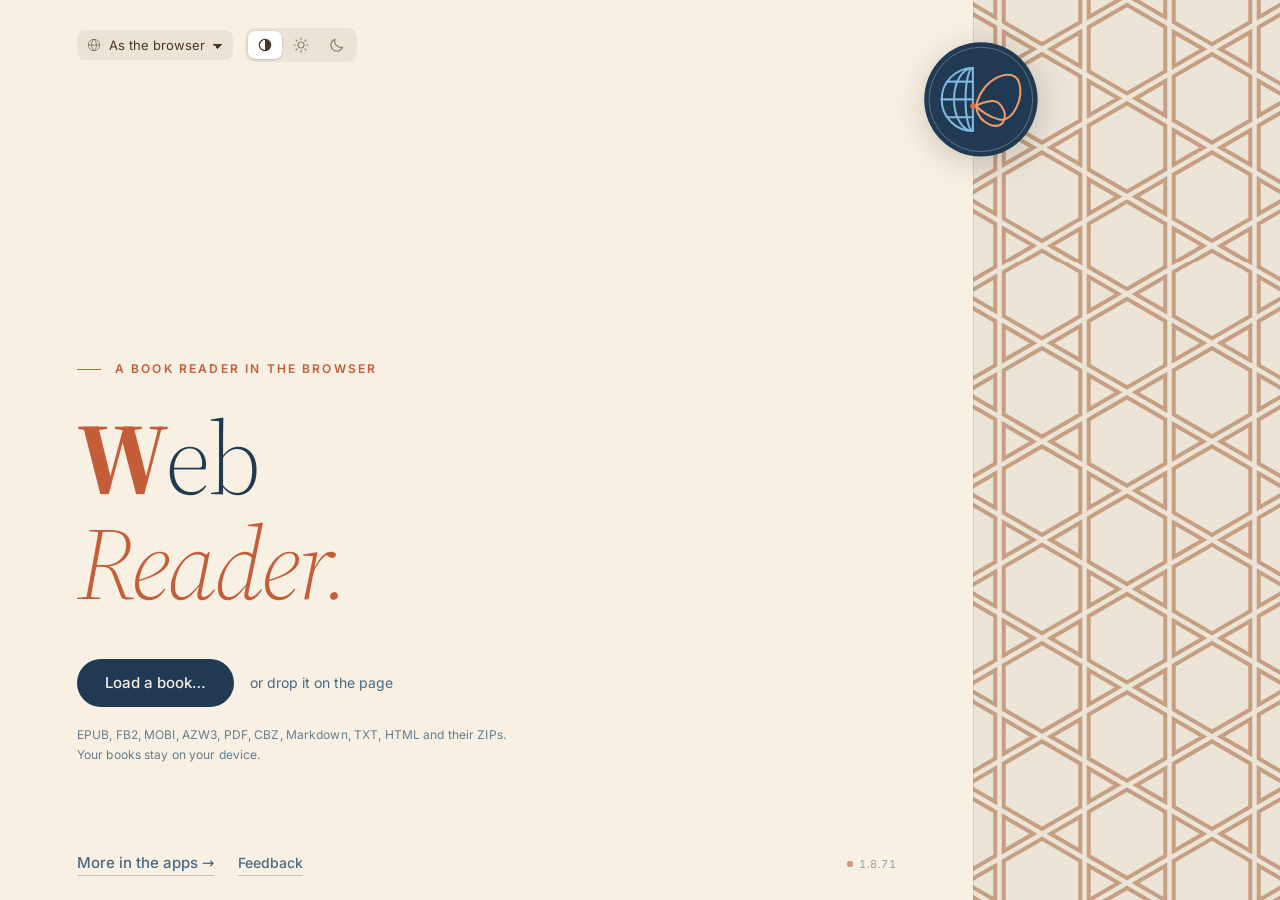
==== commit c22fd7cf: "WebReader 1.8.71 (from lexey111/WebReader ac429b8)" ====
--- a/index.html
+++ b/index.html
@@ -10,6 +10,9 @@
 <link rel="icon" href="icons/icon.svg" type="image/svg+xml">
 <link rel="apple-touch-icon" href="icons/apple-touch-icon.png">
 <link rel="stylesheet" href="shell.css">
+<link rel="stylesheet" href="desk.css">
+<link rel="stylesheet" href="desk-family.css">
+<script>if (window.__TAURI__) document.documentElement.classList.add('desk');</script>
 </head>
 <body>
 <div id="home">
@@ -27,7 +30,7 @@
             <p class="eyebrow" data-i18n="A book reader in the browser">A book reader in the browser</p>
             <h1 aria-label="WebReader"><span class="dropcap">W</span>eb<br><em>Reader<span class="punct">.</span></em></h1>
             <div class="doors">
-                <button id="open" type="button" class="prominent" data-i18n="Open a book…">Open a book…</button>
+                <button id="open" type="button" class="prominent" data-i18n="Load a book…">Load a book…</button>
                 <span class="hint" data-i18n="or drop it on the page">or drop it on the page</span>
             </div>
             <p class="notes"><span id="formats"></span><br><span data-i18n="Your books stay on your device.">Your books stay on your device.</span><span id="install" hidden><br><span class="how"></span><button type="button" class="hide" data-i18n-label="Hide">×</button></span></p>
@@ -68,6 +71,8 @@
     <img class="seal" src="icons/seal.svg" alt="" aria-hidden="true">
 </div>
 
+<div id="deskHome"></div>
+
 <section id="reader" hidden>
     <iframe id="page" title="Book"></iframe>
     <footer id="strip">
@@ -77,7 +82,9 @@
         </div>
         <div class="group">
             <button id="contentsDoor" type="button" class="icon" data-i18n-label="Contents" title="Contents" aria-label="Contents"><svg viewBox="0 0 24 24"><path d="M5 7h14M5 12h14M5 17h9"/></svg></button>
-            <button id="settings" type="button" class="icon text" data-i18n-label="Reading settings" title="Reading settings" aria-label="Reading settings">Aa</button>
+            <button id="searchDoor" type="button" class="icon" data-i18n-label="Search" data-key="⌘F" title="Search" aria-label="Search"><svg viewBox="0 0 24 24"><circle cx="11" cy="11" r="6"/><path d="M15.5 15.5L20 20"/></svg></button>
+            <button id="marksDoor" type="button" class="icon" data-i18n-label="Marks" title="Marks" aria-label="Marks" hidden><svg viewBox="0 0 24 24"><path d="M7 4h10v16l-5-4-5 4z"/></svg></button>
+            <button id="settings" type="button" class="icon" data-i18n-label="Reading settings" title="Reading settings" aria-label="Reading settings"><svg viewBox="0 0 24 24"><path d="M4 7h8.5M17.5 7H20M4 12h2.5M11.5 12H20M4 17h10.5M19.5 17h.5"/><circle cx="15" cy="7" r="2.5"/><circle cx="9" cy="12" r="2.5"/><circle cx="17" cy="17" r="2.5"/></svg></button>
             <div id="bar"></div>
             <span id="position"></span>
         </div>
@@ -85,12 +92,38 @@
             <button id="fullscreen" type="button" class="icon" data-i18n-label="Full screen" data-key="F" title="Full screen (F)" aria-label="Full screen"><svg viewBox="0 0 24 24"><path class="enter" d="M4 9V4h5M15 4h5v5M20 15v5h-5M9 20H4v-5"/><path class="leave" d="M9 4v5H4M20 9h-5V4M15 20v-5h5M4 15h5v5"/></svg></button>
         </div>
     </footer>
-    <nav id="contents" hidden></nav>
+    <aside id="drawer" hidden>
+        <div class="tabs" role="tablist">
+            <button type="button" role="tab" data-tab="contents" data-word="Contents">Contents</button>
+            <button type="button" role="tab" data-tab="search" data-word="Search">Search</button>
+            <button type="button" role="tab" data-tab="marks" data-word="Marks">Marks</button>
+            <button type="button" role="tab" data-tab="notes" data-word="Comment">Comment</button>
+            <button type="button" role="tab" data-tab="pictures" data-word="Pictures">Pictures</button>
+        </div>
+        <nav id="contents" class="list" data-section="contents"></nav>
+        <section class="search" data-section="search" hidden>
+            <div class="field">
+                <input type="search" autocomplete="off" spellcheck="false">
+                <button type="button" class="icon" data-step="-1" data-i18n-label="Previous" disabled><svg viewBox="0 0 24 24"><path d="M6 15l6-6 6 6"/></svg></button>
+                <button type="button" class="icon" data-step="1" data-i18n-label="Next" disabled><svg viewBox="0 0 24 24"><path d="M6 9l6 6 6-6"/></svg></button>
+            </div>
+            <output></output>
+            <div class="list"></div>
+        </section>
+        <section class="marks" data-section="marks" hidden></section>
+        <section class="notes" data-section="notes" hidden></section>
+        <section class="pictures" data-section="pictures" hidden></section>
+        <form class="go"><label><span data-i18n="Go to">Go to</span><input type="text" inputmode="decimal" autocomplete="off"></label></form>
+    </aside>
+    <dialog id="picture" tabindex="-1"><img alt=""></dialog>
+    <div id="markBar" role="toolbar" hidden></div>
+    <dialog id="markEdit" class="ask" tabindex="-1"></dialog>
 </section>
 
 <dialog id="panel" tabindex="-1" aria-label="Reading settings"></dialog>
 <dialog id="pdfAsk" tabindex="-1"></dialog>
 <dialog id="shelfAsk" class="ask" tabindex="-1"></dialog>
+<dialog id="linkAsk" class="ask" tabindex="-1"></dialog>
 <div id="busy" role="status" aria-live="polite" hidden><span class="ring" aria-hidden="true"></span><span class="words"></span></div>
 <script type="module" src="shell.js"></script>
 </body>
--- a/shell.css
+++ b/shell.css
@@ -53,7 +53,6 @@
 button.icon { width: 32px; height: 32px; padding: 0; display: inline-grid; place-items: center; background: none; border-radius: 8px; flex: none; }
 button.icon:hover { background: var(--key); }
 button.icon svg { width: 19px; height: 19px; fill: none; stroke: currentColor; stroke-width: 1.7; stroke-linecap: round; stroke-linejoin: round; }
-button.icon.text { font: 600 15px/1 Georgia, serif; }
 button.quiet { background: none; color: var(--faint); padding: 6px 10px; }
 button.quiet:hover { color: var(--ink); background: var(--key); }
 [hidden] { display: none !important; }
@@ -248,14 +247,18 @@
 #apps dt { font: 500 21px/1.2 var(--serif); margin-bottom: 6px; color: var(--brand-ink); }
 #apps dd { margin: 0; color: var(--brand-soft); font: 400 16px/1.55 var(--serif); }
 #apps .also { margin: 24px 0 0; color: var(--brand-soft); font: italic 400 16px/1.55 var(--serif); }
-#apps .cards { display: grid; grid-template-columns: repeat(auto-fill, minmax(230px, 1fr)); gap: 16px; }
+#apps .cards { display: grid; gap: 16px; max-width: 46em; }
 #apps .card {
     container-type: inline-size;
-    display: flex; flex-direction: column; gap: 12px; padding: 18px 20px;
-    background: var(--raised); border-radius: 16px; box-shadow: 0 0 0 1px var(--line);
-}
-#apps .card figure { margin: -18px -20px 4px; height: 190px; border-radius: 16px 16px 0 0; overflow: hidden; display: grid; place-items: center; }
-#apps .card figure img { height: 100%; width: 100%; object-fit: contain; -webkit-mask-image: radial-gradient(closest-side, #000 82%, transparent); mask-image: radial-gradient(closest-side, #000 82%, transparent); }
+    display: grid; grid-template: auto 1fr auto / 210px minmax(0, 1fr); gap: 10px 22px; padding: 18px 22px 18px 0;
+    background: var(--raised); border-radius: 16px; box-shadow: 0 0 0 1px var(--line); overflow: hidden;
+}
+#apps .card figure { grid-row: 1 / -1; margin: -18px 0; min-height: 210px; position: relative; }
+#apps .card figure img { position: absolute; inset: 10px; width: calc(100% - 20px); height: calc(100% - 20px); object-fit: contain; }
+@media (max-width: 720px) {
+    #apps .card { grid-template: auto / minmax(0, 1fr); padding: 0 20px 18px; }
+    #apps .card figure { grid-row: auto; margin: 0 -20px 6px; }
+}
 :root[style*="color-scheme: dark"] #apps .card figure { filter: brightness(0.72) saturate(0.85); }
 #apps .card header { display: flex; align-items: center; gap: 12px; }
 #apps .card header > div { min-width: 0; }
@@ -266,7 +269,7 @@
 #apps h4 { margin: 0; font: 500 21px/1.2 var(--serif); font-size: clamp(16px, calc((100cqi - 56px) / 8.6), 21px); white-space: nowrap; color: var(--brand-ink); }
 #apps .role { margin: 2px 0 0; color: var(--brand-soft); font-size: 12px; }
 #apps .card > p { margin: 0; font: 400 16px/1.55 var(--serif); color: var(--brand-ink); }
-#apps .card .links { margin-top: auto; display: flex; gap: 16px; font-size: 13px; }
+#apps .card .links { display: flex; gap: 16px; font-size: 13px; }
 #apps .compare { margin: 28px 0 0; font-size: 14px; }
 
 @media (max-width: 720px) {
@@ -311,13 +314,13 @@
 #title { overflow: hidden; text-overflow: ellipsis; min-width: 0; color: var(--faint); }
 #position { color: var(--faint); font-variant-numeric: tabular-nums; min-width: 4.5em; text-align: right; font-size: 12px; }
 #fullscreen .leave { display: none; }
-:fullscreen #fullscreen .leave { display: inline; }
-:fullscreen #fullscreen .enter { display: none; }
+:fullscreen #fullscreen .leave, .full #fullscreen .leave { display: inline; }
+:fullscreen #fullscreen .enter, .full #fullscreen .enter { display: none; }
 @media (max-width: 720px) { #title { display: none; } #strip { grid-template-columns: auto minmax(0, 1fr) auto; } }
 
 /* Full screen: the strip lies over the page's foot and goes when asleep. */
-:fullscreen #strip { position: absolute; left: 0; right: 0; bottom: 0; background: var(--ground); }
-:fullscreen #strip:not(.awake) { opacity: 0; transform: translateY(100%); }
+:fullscreen #strip, .full #strip { position: absolute; left: 0; right: 0; bottom: 0; background: var(--ground); }
+:fullscreen #strip:not(.awake), .full #strip:not(.awake) { opacity: 0; transform: translateY(100%); }
 
 /* MARK: The position bar */
 
@@ -334,17 +337,89 @@
     font-size: 11px; font-weight: 600; font-variant-numeric: tabular-nums; white-space: nowrap;
 }
 
-/* MARK: Contents */
-
-#contents {
+/* MARK: The drawer: contents, search, marks, pictures */
+
+#drawer {
     position: absolute; left: 50%; bottom: 56px; transform: translateX(-50%);
-    width: min(420px, calc(100% - 24px)); max-height: min(70vh, 560px); overflow-y: auto; box-sizing: border-box;
-    padding: 8px; display: flex; flex-direction: column;
+    width: min(460px, calc(100% - 24px)); height: min(70vh, 580px); box-sizing: border-box;
+    display: flex; flex-direction: column; overflow: hidden;
     background: var(--surface); border-radius: 16px; box-shadow: var(--shadow), 0 0 0 1px var(--line);
 }
-#contents button { text-align: left; background: none; padding: 8px 12px; white-space: normal; border-radius: 9px; line-height: 1.35; }
-#contents button:hover { background: var(--key); }
-#contents button.chosen { background: var(--key-hover); font-weight: 600; }
+#drawer .tabs { flex: none; display: flex; gap: 2px; padding: 8px 10px 0; }
+#drawer .tabs button { flex: 1; background: none; padding: 7px 8px; border-radius: 9px; color: var(--faint); white-space: nowrap; overflow: hidden; text-overflow: ellipsis; }
+#drawer .tabs button:hover { background: var(--key); color: var(--ink); }
+#drawer .tabs button.chosen { background: var(--key-hover); color: var(--ink); font-weight: 600; }
+#drawer [data-section] { flex: 1; min-height: 0; }
+#drawer .list { overflow-y: auto; padding: 8px; display: flex; flex-direction: column; box-sizing: border-box; overscroll-behavior: contain; }
+#drawer .list button { text-align: left; background: none; padding: 8px 12px; white-space: normal; border-radius: 9px; line-height: 1.35; flex: none; }
+#drawer .list button:hover { background: var(--key); }
+#drawer .list button.chosen { background: var(--key-hover); font-weight: 600; }
+#drawer .search { display: flex; flex-direction: column; }
+#drawer .search .field { flex: none; display: flex; align-items: center; gap: 2px; padding: 10px 12px 0; }
+#drawer .search output { flex: none; padding: 6px 20px 0; min-height: 18px; color: var(--faint); font-size: 12px; font-variant-numeric: tabular-nums; }
+#drawer .search .list { flex: 1; min-height: 0; padding-top: 4px; }
+#drawer .search .list button { display: flex; gap: 12px; align-items: baseline; font-weight: 400; }
+#drawer .search .line { flex: 1; min-width: 0; overflow-wrap: anywhere; }
+#drawer .search .line b { font-weight: 700; }
+#drawer .where { flex: none; color: var(--faint); font-size: 12px; font-variant-numeric: tabular-nums; }
+#drawer .rest { margin: 6px 12px; color: var(--faint); font-size: 12px; }
+#drawer input, #drawer textarea {
+    font: inherit; font-size: 14px; color: inherit; box-sizing: border-box; min-width: 0;
+    background: var(--ground); border: 0; border-radius: 9px; box-shadow: inset 0 0 0 1px var(--line); padding: 8px 12px;
+}
+#drawer .search input { flex: 1; margin-right: 6px; }
+#drawer .icon:disabled { opacity: 0.3; cursor: default; background: none; }
+#drawer .pictures { overflow-y: auto; padding: 10px; display: grid; grid-template-columns: repeat(auto-fill, minmax(120px, 1fr)); grid-auto-rows: 120px; gap: 8px; align-content: start; overscroll-behavior: contain; }
+#drawer .pictures button { padding: 0; overflow: hidden; display: grid; place-items: center; background: var(--ground); box-shadow: inset 0 0 0 1px var(--line); }
+#drawer .pictures img { width: 100%; height: 100%; object-fit: contain; }
+#drawer .go { flex: none; margin: 0; padding: 8px 12px; border-top: 1px solid var(--line); }
+#drawer .go label { display: flex; align-items: center; justify-content: flex-end; gap: 10px; color: var(--faint); font-size: 12px; }
+#drawer .go input { width: 9em; padding: 5px 10px; font-size: 13px; }
+#picture { width: 100vw; height: 100vh; max-width: none; max-height: none; margin: 0; padding: 24px; border: 0; box-sizing: border-box; background: color-mix(in srgb, var(--ground) 92%, transparent); }
+#picture[open] { display: grid; place-items: center; }
+#picture img { max-width: 100%; max-height: 100%; min-width: 0; min-height: 0; object-fit: contain; }
+#picture::backdrop { background: none; }
+
+/* MARK: The reader's marks (NanoReader) */
+
+.dot { width: 18px; height: 18px; padding: 0; border-radius: 50%; background: var(--dot); flex: none; box-shadow: inset 0 0 0 1px rgba(0, 0, 0, 0.12); }
+button.dot { width: 22px; height: 22px; cursor: pointer; transition: transform 0.12s; }
+button.dot:hover { background: var(--dot); transform: scale(1.14); }
+button.dot.chosen { box-shadow: 0 0 0 2px var(--surface), 0 0 0 4px var(--ink); }
+#markBar {
+    position: fixed; z-index: 20; display: flex; align-items: center; gap: 9px; padding: 6px 8px 6px 12px;
+    background: var(--surface); border-radius: 14px; box-shadow: 0 8px 28px rgba(0, 0, 0, 0.18), 0 0 0 1px var(--line);
+    animation: fade 0.12s ease-out;
+}
+#markBar .icon { margin-left: -4px; }
+#markBar .dot + .icon { margin-left: 2px; }
+#drawer .marks { display: flex; flex-direction: column; }
+#drawer .marks .list { flex: 1; min-height: 0; }
+#drawer .mark { display: flex; align-items: flex-start; flex: none; border-radius: 9px; }
+#drawer .mark:hover { background: var(--key); }
+#drawer .mark .travel { flex: 1; min-width: 0; display: flex; gap: 10px; align-items: flex-start; }
+#drawer .mark .travel:hover { background: none; }
+#drawer .mark .travel .dot { width: 11px; height: 11px; margin-top: 4px; }
+#drawer .mark .words { flex: 1; min-width: 0; display: grid; gap: 3px; }
+#drawer .mark .line { display: -webkit-box; -webkit-line-clamp: 3; -webkit-box-orient: vertical; overflow: hidden; overflow-wrap: anywhere; }
+#drawer .mark .note { color: var(--faint); font-style: italic; white-space: pre-wrap; overflow-wrap: anywhere; }
+#drawer .mark .icon { margin: 3px 4px 0 0; padding: 0; opacity: 0; }
+#drawer .mark:hover .icon, #drawer .mark .icon:focus-visible { opacity: 1; }
+#drawer .foot { flex: none; display: grid; gap: 8px; padding: 8px 12px 10px; border-top: 1px solid var(--line); }
+#drawer .foot .here { justify-self: start; }
+#drawer .foot textarea { width: 100%; resize: none; line-height: 1.45; }
+.ask { width: min(480px, calc(100vw - 32px)); box-sizing: border-box; padding: 28px 32px 22px; border: 0; border-radius: 22px; background: var(--surface); color: var(--ink); box-shadow: var(--shadow), 0 0 0 1px var(--line); }
+.ask:focus { outline: none; }
+.ask[open] { animation: rise 0.18s ease-out; }
+.ask::backdrop { background: rgba(0, 0, 0, 0.12); animation: fade 0.18s ease-out; }
+.ask h2 { margin: 0 0 14px; font: 600 19px/1.2 Georgia, serif; letter-spacing: -0.005em; }
+.ask footer { display: flex; justify-content: flex-end; gap: 10px; margin-top: 18px; }
+#markEdit textarea { min-height: 4.5em; }
+#linkAsk input, #markEdit textarea { width: 100%; box-sizing: border-box; font: inherit; font-size: 14px; color: inherit; background: var(--ground); border: 0; border-radius: 9px; box-shadow: inset 0 0 0 1px var(--line); padding: 10px 12px; resize: vertical; line-height: 1.45; }
+#linkAsk .prominent:disabled { opacity: 0.35; cursor: default; }
+#markEdit blockquote { margin: 0 0 14px; padding: 0 0 0 14px; border-left: 3px solid var(--line); max-height: 9em; overflow-y: auto; white-space: pre-wrap; font: 400 15px/1.5 Georgia, serif; }
+#markEdit .dots { display: flex; gap: 10px; margin-top: 14px; }
+#markEdit footer { justify-content: space-between; align-items: center; }
 
 /* MARK: Opening: a spinner once it takes a while */
 
@@ -470,6 +545,11 @@
 .frames .lines path { stroke-width: 1.4; stroke-linecap: round; opacity: 0.28; }
 .frames .rule { stroke-width: 0.9; opacity: 0.8; }
 .frames .rule circle { fill: var(--ink); stroke: none; }
+.borders { display: grid; grid-template-columns: repeat(auto-fill, minmax(58px, 1fr)); gap: 6px; }
+.borders button { height: 32px; padding: 0; display: grid; place-items: center; color: var(--ink); border-radius: 6px; background: var(--ground); box-shadow: inset 0 0 0 1px var(--line); }
+.borders button:hover { background: var(--ground); filter: brightness(0.97); }
+.borders svg { display: block; fill: var(--ink); stroke: var(--ink); opacity: 0.8; }
+.borders button.chosen { box-shadow: inset 0 0 0 1px var(--line), 0 0 0 2px var(--surface), 0 0 0 4px var(--ink); }
 .frames button.chosen { box-shadow: inset 0 0 0 1px var(--line), 0 0 0 2px var(--surface), 0 0 0 4px var(--ink); }
 
 /* MARK: Touch and small screens */
@@ -482,8 +562,9 @@
     #strip:not(.awake) { opacity: 0.45; }
     :fullscreen #strip:not(.awake) { opacity: 0.45; transform: none; }
     .progress { height: 42px; }
-    #contents { bottom: calc(62px + env(safe-area-inset-bottom)); }
-    #contents button { padding: 12px 14px; }
+    #drawer { bottom: calc(62px + env(safe-area-inset-bottom)); }
+    #drawer .list button { padding: 12px 14px; }
+    #drawer .tabs button { padding: 11px 8px; }
     .segmented button { padding: 8px 13px; }
     .slider input { height: 32px; }
 }
@@ -507,5 +588,5 @@
     #panel .row .name { font-size: 12px; }
     #panel .elsewhere { margin: -8px 0 16px; }
     .faces { gap: 6px; }
-    #contents { left: 0; right: 0; bottom: 0; transform: none; width: 100%; max-height: 70vh; border-radius: 18px 18px 0 0; padding-bottom: calc(8px + env(safe-area-inset-bottom)); }
-}
+    #drawer { left: 0; right: 0; bottom: 0; transform: none; width: 100%; height: 70vh; border-radius: 18px 18px 0 0; padding-bottom: env(safe-area-inset-bottom); }
+}
--- a/desk.css
+++ b/desk.css
@@ -0,0 +1,467 @@
+/* NanoReader's clothes: a program's, not a page's. Quiet greys, the
+   system's type and its accent, a sidebar, a toolbar, tables and a status
+   line — nothing of any one system, at home on the three. The whole sheet
+   is under `.desk`; the browser's reader never wears it. */
+
+.desk {
+    --c-window: #f5f5f6; --c-side: #ebebed; --c-body: #ffffff; --c-raised: #ffffff;
+    --c-line: rgba(0, 0, 0, 0.12); --c-text: #1e1e22; --c-soft: #6c6c74;
+    --c-hover: rgba(0, 0, 0, 0.05); --c-chosen: rgba(0, 0, 0, 0.09); --c-key: #ffffff; --c-track: rgba(0, 0, 0, 0.12);
+    --accent-sys: #2f6fdb; --on-accent: #ffffff; --danger: #b3261e;
+    --ui: system-ui, -apple-system, "Segoe UI", Roboto, "Noto Sans", sans-serif;
+}
+.desk[data-dark] {
+    --c-window: #2a2a2d; --c-side: #232326; --c-body: #1d1d1f; --c-raised: #2c2c2f;
+    --c-line: rgba(255, 255, 255, 0.12); --c-text: #ececef; --c-soft: #a0a0a8;
+    --c-hover: rgba(255, 255, 255, 0.06); --c-chosen: rgba(255, 255, 255, 0.12); --c-key: #3a3a3e; --c-track: rgba(255, 255, 255, 0.16);
+    --accent-sys: #5a93f0; --on-accent: #ffffff; --danger: #ff8a80;
+}
+/* Twilight: the window's greys between the day's and the night's, nearer
+   the night (user, 26.11.2026). */
+.desk[data-dusk] {
+    --c-window: #48484d; --c-side: #414146; --c-body: #3b3b40; --c-raised: #4f4f55;
+    --c-line: rgba(255, 255, 255, 0.14); --c-text: #f1f1f4; --c-soft: #c2c2ca;
+    --c-hover: rgba(255, 255, 255, 0.07); --c-chosen: rgba(255, 255, 255, 0.14); --c-key: #58585e; --c-track: rgba(255, 255, 255, 0.2);
+    --accent-sys: #6fa2f5; --on-accent: #ffffff; --danger: #ffa59d;
+}
+.desk body { font: 13px/1.4 var(--ui); background: var(--c-window); color: var(--c-text); -webkit-user-select: none; user-select: none; }
+.desk input, .desk textarea, .desk .selectable { -webkit-user-select: text; user-select: text; }
+.desk #home { display: none !important; }
+.desk button, .desk select { cursor: default; }
+.desk a, .desk img { -webkit-user-drag: none; }
+
+/* MARK: Controls */
+
+.desk .btn, .desk .ask footer button, .desk #drawer .foot .here {
+    font: 400 13px/1 var(--ui); color: var(--c-text); background: var(--c-key); border: 0; border-radius: 6px; height: 28px; padding: 0 12px;
+    box-shadow: inset 0 0 0 1px var(--c-line), 0 1px 1px rgba(0, 0, 0, 0.04); white-space: nowrap; transition: none;
+}
+.desk .btn:hover, .desk .ask footer button:hover, .desk #drawer .foot .here:hover { background: color-mix(in srgb, var(--c-text) 6%, var(--c-key)); color: var(--c-text); }
+.desk .btn:active, .desk .ask footer button:active { background: color-mix(in srgb, var(--c-text) 12%, var(--c-key)); }
+.desk .btn.prominent, .desk .ask footer .prominent { background: var(--accent-sys); color: var(--on-accent); box-shadow: none; font-weight: 500; padding: 0 14px; }
+.desk .btn.prominent:hover, .desk .ask footer .prominent:hover { background: color-mix(in srgb, #000 10%, var(--accent-sys)); color: var(--on-accent); }
+.desk .btn:disabled, .desk .ask footer button:disabled { opacity: 0.45; }
+.desk .field, .desk .ask input, .desk .ask textarea, .desk #drawer input, .desk #drawer textarea, .desk .pick {
+    font: 400 13px/1.4 var(--ui); color: var(--c-text); background: var(--c-body); border: 0; border-radius: 6px; padding: 5px 9px; box-sizing: border-box;
+    box-shadow: inset 0 0 0 1px var(--c-line);
+}
+.desk .pick { height: 28px; padding: 0 26px 0 9px; -webkit-appearance: none; appearance: none;
+    background-image: linear-gradient(45deg, transparent 50%, currentColor 50%), linear-gradient(135deg, currentColor 50%, transparent 50%);
+    background-position: calc(100% - 13px) 52%, calc(100% - 9px) 52%; background-size: 4px 4px; background-repeat: no-repeat; }
+.desk input:focus-visible, .desk textarea:focus-visible, .desk .pick:focus-visible { outline: 2px solid var(--accent-sys); outline-offset: -1px; }
+.desk button:focus-visible, .desk tr:focus-visible { outline: 2px solid var(--accent-sys); outline-offset: -2px; }
+.desk .segmented { padding: 2px; gap: 0; border-radius: 7px; background: var(--c-chosen); flex-wrap: nowrap; }
+.desk .segmented button { font: 400 12px/1 var(--ui); padding: 0 11px; height: 24px; border-radius: 5px; color: var(--c-text); }
+.desk .segmented button.chosen { background: var(--c-raised); box-shadow: 0 1px 2px rgba(0, 0, 0, 0.16), 0 0 0 0.5px var(--c-line); font-weight: 500; }
+.desk .soft { color: var(--c-soft); }
+
+/* MARK: Home: a sidebar, a toolbar, the page, a status line */
+
+#deskHome { display: none; }
+.desk #deskHome:not([hidden]) { position: fixed; inset: 0; display: grid; grid-template: minmax(0, 1fr) 26px / 208px minmax(0, 1fr); }
+#deskHome .side { grid-row: 1; background: var(--c-side); padding: 10px 8px; overflow-y: auto; }
+#deskHome .side h2 { margin: 14px 10px 4px; font: 600 11px/1.3 var(--ui); color: var(--c-soft); }
+#deskHome .side h2:first-child { margin-top: 2px; }
+/* The program's own at the sidebar's foot. */
+#deskHome .side { display: flex; flex-direction: column; }
+#deskHome .side h2.foot { margin-top: auto; padding-top: 14px; }
+#deskHome .side a { display: flex; align-items: center; gap: 9px; height: 30px; padding: 0 10px; border-radius: 6px; color: var(--c-text); text-decoration: none; cursor: default; }
+#deskHome .side a:hover { background: var(--c-hover); }
+#deskHome .side a.chosen { background: var(--c-chosen); font-weight: 500; }
+#deskHome .side svg { flex: none; width: 17px; height: 17px; fill: none; stroke: var(--accent-sys); stroke-width: 1.6; stroke-linecap: round; stroke-linejoin: round; }
+#deskHome .side .name { overflow: hidden; text-overflow: ellipsis; white-space: nowrap; }
+#deskHome .main { grid-row: 1; display: grid; grid-template-rows: 46px auto minmax(0, 1fr); min-width: 0; background: var(--c-side); }
+#deskHome .body { background: var(--c-body); border-radius: 12px 0 0 12px; }
+/* The sidebar, the toolbar and the status line one colour, the page a sheet
+   on it with a rounded corner (user, 26.11.2026, after the Finder: no rules,
+   no step between the sidebar and the toolbar). */
+#deskHome .tools { display: flex; align-items: center; gap: 8px; padding: 0 16px; background: var(--c-side); min-width: 0; container-type: inline-size; }
+#deskHome .tools h1 { flex: none; display: inline-flex; align-items: center; gap: 8px; }
+#deskHome .tools h1 svg { width: 18px; height: 18px; fill: none; stroke: var(--accent-sys); stroke-width: 1.6; stroke-linecap: round; stroke-linejoin: round; }
+#deskHome .tools .actions { flex: 0 1 auto; }
+#deskHome .tools .actions.compact .btn span { display: none; }
+#deskHome .tools .actions.compact .btn { padding: 0 8px; }
+#deskHome .tools .field { flex: 0 1 200px; min-width: 90px; }
+#deskHome .tools .field.narrow { width: 200px; }
+#deskHome .closed-tag { margin-left: 8px; padding: 1px 6px; border-radius: 4px; background: var(--c-chosen); color: var(--c-soft); font-size: 11px; font-weight: 400; white-space: nowrap; }
+#deskHome .tools h1 { margin: 0 auto 0 4px; font: 600 15px/1.2 var(--ui); white-space: nowrap; overflow: hidden; text-overflow: ellipsis; }
+#deskHome .tools .field { height: 28px; width: 200px; }
+#deskHome .tools .export { width: 118px; }
+#deskHome .tools .dots { display: flex; gap: 7px; margin: 0 4px; }
+#deskHome .tools button.dot { width: 16px; height: 16px; }
+#deskHome .notice { display: flex; align-items: center; gap: 12px; padding: 8px 10px 8px 20px; background: color-mix(in srgb, var(--danger) 10%, var(--c-body)); color: var(--c-text); }
+#deskHome .notice[hidden] { display: none; }
+#deskHome .notice p { margin: 0 auto 0 0; }
+#deskHome .notice button { width: 24px; height: 24px; padding: 0; border-radius: 5px; background: none; font-size: 15px; line-height: 1; }
+#deskHome .body { overflow: auto; overscroll-behavior: contain; outline: none; }
+#deskHome .pad { padding: 18px 20px 24px; }
+#deskHome .statusline { grid-column: 1 / -1; display: flex; align-items: center; justify-content: flex-end; gap: 18px; padding: 0 14px; background: var(--c-side); color: var(--c-soft); font-size: 11.5px; white-space: nowrap; }
+#deskHome .statusline .end { font-variant-numeric: tabular-nums; }
+#deskHome .statusline span { overflow: hidden; text-overflow: ellipsis; }
+#deskHome.over .body { box-shadow: inset 0 0 0 2px var(--accent-sys); }
+#deskHome .empty { display: grid; place-items: center; height: 100%; min-height: 160px; color: var(--c-soft); text-align: center; padding: 24px; box-sizing: border-box; }
+#deskHome h3 { margin: 22px 0 8px; font: 600 13px/1.3 var(--ui); }
+#deskHome h3:first-child { margin-top: 0; }
+
+/* Books: three at hand, the rest in a table. */
+/* The three places, as JustReader's system skin has them: a row of tall
+   cards where the page is wide, cards one under another where it is tall.
+   A card is read by its button; the last read wears the accent. */
+/* Its own row whether the notice above it is shown or not. */
+#deskHome .body { position: relative; grid-row: 3; }
+#deskHome .notice { grid-row: 2; }
+#deskHome .shelf { position: absolute; inset: 0; box-sizing: border-box; display: flex; flex-direction: column; gap: 12px; padding: 18px 20px 20px; min-height: 340px; }
+#deskHome .slots { flex: 1; min-height: 0; container-type: size; }
+#deskHome .slots > .row { height: 100%; display: grid; gap: 16px; grid-template-columns: repeat(3, minmax(0, 1fr)); }
+#deskHome .resume { position: relative; min-width: 0; min-height: 0; }
+#deskHome .book { width: 100%; height: 100%; box-sizing: border-box; display: flex; flex-direction: column; align-items: stretch; gap: 12px; padding: 18px 18px 16px; text-align: center; background: var(--c-window); border-radius: 12px; box-shadow: inset 0 0 0 1px var(--c-line), 0 1px 2px rgba(0, 0, 0, 0.04); overflow: hidden; }
+/* The cover in the room the words and the doors leave it, never wider than
+   the card; the words and the doors at the foot, the doors last. */
+#deskHome .face { flex: 1 1 auto; min-height: 0; position: relative; margin: 0 22px; }
+#deskHome .free .face { display: grid; place-items: center; margin: 0; }
+/* Laid in the face's box: as large as it lets, its own proportions kept. */
+#deskHome .cover { position: absolute; inset: 0; margin: auto; max-width: 100%; max-height: min(100%, 400px); width: auto; height: auto; border-radius: 4px; box-shadow: 0 3px 12px rgba(0, 0, 0, 0.2), 0 0 0 0.5px rgba(0, 0, 0, 0.16); }
+#deskHome .cover.letter { height: min(100%, 300px); max-width: 100%; aspect-ratio: 2 / 3; display: grid; place-items: center; background: var(--c-track); font: 400 44px/1 Georgia, serif; color: var(--c-soft); }
+#deskHome .info { flex: none; min-width: 0; display: flex; flex-direction: column; align-items: center; gap: 12px; }
+#deskHome .resume .words { min-width: 0; width: 100%; display: grid; gap: 3px; justify-items: center; }
+#deskHome .book .name { max-width: 100%; font: 600 15px/1.3 var(--ui); display: -webkit-box; -webkit-line-clamp: 2; -webkit-box-orient: vertical; overflow: hidden; }
+#deskHome .book .author { max-width: 100%; font-size: 13px; color: var(--c-soft); overflow: hidden; text-overflow: ellipsis; white-space: nowrap; }
+#deskHome .how-far { width: min(100%, 220px); display: flex; align-items: center; gap: 8px; margin-top: 6px; color: var(--c-soft); font-size: 12px; font-variant-numeric: tabular-nums; }
+.desk .meter { display: block; flex: 1; height: 4px; border-radius: 2px; background: var(--c-track); overflow: hidden; }
+.desk .meter i { display: block; height: 100%; border-radius: 2px; background: var(--accent-sys); }
+#deskHome .book .meta, #deskHome .figures { max-width: 100%; font-size: 11.5px; color: var(--c-soft); overflow: hidden; text-overflow: ellipsis; white-space: nowrap; font-variant-numeric: tabular-nums; }
+#deskHome .figures { display: flex; gap: 12px; justify-content: center; }
+#deskHome .figures:empty { display: none; }
+#deskHome .figure { display: inline-flex; align-items: center; gap: 4px; }
+#deskHome .figure svg { width: 13px; height: 13px; fill: none; stroke: currentColor; stroke-width: 1.6; stroke-linecap: round; stroke-linejoin: round; }
+/* «Read» and the comment's door beside it, of one height; a size past the
+   standard button. */
+#deskHome .book .doors { flex: none; height: 32px; display: inline-flex; gap: 6px; align-items: center; }
+#deskHome .read { flex: none; height: 32px; min-width: 120px; padding: 0 22px; border-radius: 8px; font: 600 14px/1 var(--ui); }
+#deskHome .book .comment { width: 32px; height: 32px; padding: 0; border-radius: 8px; display: inline-grid; place-items: center; }
+#deskHome .book .comment svg { width: 17px; height: 17px; }
+#deskHome .book .comment.has { color: var(--accent-sys); }
+#deskHome .forget { position: absolute; top: 10px; right: 10px; width: 28px; height: 28px; padding: 0; border-radius: 6px; display: grid; place-items: center; background: none; color: var(--c-soft); opacity: 0; }
+#deskHome .forget svg { width: 16px; height: 16px; fill: none; stroke: currentColor; stroke-width: 1.6; stroke-linejoin: round; stroke-linecap: round; }
+#deskHome .resume:hover .forget, #deskHome .forget:focus-visible { opacity: 1; }
+#deskHome .forget:hover { background: var(--c-hover); color: var(--c-text); }
+#deskHome .free .book { background: none; box-shadow: none; border: 1.5px dashed var(--c-line); color: var(--c-soft); }
+/* The card the arrows stand on wears the accent; with the keys, a ring. */
+#deskHome .resume { outline: none; }
+#deskHome .resume.chosen .book { box-shadow: inset 0 0 0 1.5px var(--accent-sys), 0 4px 18px color-mix(in srgb, var(--accent-sys) 14%, transparent); }
+#deskHome .resume.chosen:focus-visible .book { box-shadow: inset 0 0 0 2.5px var(--accent-sys), 0 4px 18px color-mix(in srgb, var(--accent-sys) 20%, transparent); }
+#deskHome .resume.free.chosen .book, #deskHome .resume.free.chosen:focus-visible .book { border-color: var(--accent-sys); box-shadow: none; }
+#deskHome .free .emblem { display: grid; justify-items: center; gap: 12px; }
+/* The family's butterfly (JustReader's): the wings in the ink, the dot orange. */
+#deskHome .butterfly { width: 76px; height: auto; overflow: visible; color: var(--c-soft); opacity: 0.55; transition: opacity 0.2s, color 0.2s; }
+#deskHome .butterfly .wings { fill: none; stroke: currentColor; stroke-width: 4; stroke-linejoin: round; }
+#deskHome .butterfly .body { fill: #c45d38; }
+#deskHome .free:hover .butterfly { opacity: 1; color: var(--c-text); }
+#deskHome .free .what { font-size: 13px; }
+#deskHome .free .load { display: inline-flex; align-items: center; gap: 4px; height: 28px; padding: 0 10px 0 14px; border-radius: 7px; background: var(--c-key); color: var(--c-text); box-shadow: 0 0 0 0.5px var(--c-line), 0 1px 2px rgba(0, 0, 0, 0.08); font: 500 13px/1 var(--ui); }
+#deskHome .free .load:hover { background: color-mix(in srgb, var(--c-text) 5%, var(--c-key)); }
+#deskHome .free .load svg { width: 14px; height: 14px; fill: none; stroke: currentColor; stroke-width: 1.8; stroke-linecap: round; stroke-linejoin: round; }
+/* A tall page: the cards one under another, the cover at the left, the
+   words and the doors under them at its right. */
+@container (max-aspect-ratio: 5 / 4) {
+    #deskHome .slots > .row { grid-template-columns: minmax(0, 1fr); grid-template-rows: repeat(3, minmax(0, 1fr)); }
+    #deskHome .book { flex-direction: row; text-align: left; align-items: center; gap: 18px; padding: 12px 20px; }
+    #deskHome .face { flex: none; align-self: stretch; display: flex; align-items: center; margin: 0; }
+    #deskHome .cover { position: static; margin: 0; height: 100%; max-height: 100%; width: auto; max-width: none; }
+    #deskHome .cover.letter { font-size: 30px; }
+    #deskHome .info { flex: 1; align-items: flex-start; }
+    #deskHome .resume .words { justify-items: start; }
+    #deskHome .figures { justify-content: flex-start; }
+    #deskHome .free .book { flex-direction: row; justify-content: center; }
+    #deskHome .free .face { flex: none; height: auto; }
+    #deskHome .free .emblem { grid-auto-flow: column; align-items: center; gap: 14px; }
+    #deskHome .free .info { flex: none; }
+    #deskHome .butterfly { width: 54px; }
+}
+/* The book's comment in the notes: its pencil on the pointer. */
+#deskHome .book-notes .own { position: relative; white-space: pre-wrap; padding-right: 40px; }
+#deskHome .book-notes .own .pen { position: absolute; right: 6px; bottom: 6px; width: 26px; height: 26px; padding: 0; border-radius: 6px; display: grid; place-items: center; background: var(--c-key); box-shadow: 0 0 0 0.5px var(--c-line); opacity: 0; }
+#deskHome .book-notes .own .pen svg { width: 15px; height: 15px; }
+#deskHome .book-notes .own:hover .pen, #deskHome .book-notes .own.chosen .pen, #deskHome .book-notes .own .pen:focus-visible { opacity: 1; }
+
+/* A page with nothing on it yet: the butterfly and a word, in the middle. */
+#deskHome .quiet-page { position: absolute; inset: 0; display: grid; place-content: center; justify-items: center; gap: 14px; padding: 24px; text-align: center; }
+#deskHome .quiet-page .butterfly { width: 160px; opacity: 0.8; }
+#deskHome .quiet-page .butterfly .wings { stroke-width: 3; }
+#deskHome .quiet-page p span { display: block; }
+#deskHome .quiet-page p { max-width: 420px; margin: 0; font: 400 13px/1.5 var(--ui); color: var(--c-soft); opacity: 0.8; }
+#deskHome .side a[hidden] { display: none; }
+/* The program's own windows: a closed book's card, a question. */
+.desk .ask.own { width: min(480px, calc(100vw - 32px)); }
+.desk .ask.own .facts { display: grid; grid-template-columns: max-content minmax(0, 1fr); gap: 6px 14px; margin: 0 0 14px; font-size: 13px; }
+.desk .ask.own .facts div { display: contents; }
+.desk .ask.own .facts dt { color: var(--c-soft); }
+.desk .ask.own .facts dd { margin: 0; overflow-wrap: anywhere; }
+.desk .ask.own .places { display: flex; flex-wrap: wrap; gap: 8px; margin: 4px 0 2px; }
+.desk .ask.own .soft { color: var(--c-soft); font-size: 13px; }
+.desk .ask.own footer { justify-content: space-between; }
+.desk .ask .danger { color: var(--danger); }
+.desk .ask footer .danger-fill { background: var(--danger); color: #fff; }
+/* A note's card. */
+.desk .ask.note-card { width: min(520px, calc(100vw - 32px)); }
+.desk .ask.note-card blockquote { margin: 0 0 12px; padding: 0 0 0 12px; border-left: 3px solid var(--c-line); max-height: 9em; overflow-y: auto; white-space: pre-wrap; font: 400 14px/1.5 Georgia, serif; }
+.desk .ask.note-card textarea { width: 100%; box-sizing: border-box; resize: vertical; min-height: 4.5em; max-height: 50vh; font: 400 13px/1.5 var(--ui); padding: 8px 10px; }
+.desk .ask.note-card .dots { display: flex; gap: 10px; margin: 12px 0 6px; }
+.desk .ask.note-card .dots .dot { width: 18px; height: 18px; }
+.desk .ask.note-card footer { gap: 8px; }
+.desk .ask.note-card footer .danger { margin-right: auto; }
+
+/* The buttons over a list for its chosen row. */
+#deskHome .tools:has(.actions) h1 { margin-right: 0; }
+#deskHome .tools .actions { display: flex; gap: 6px; margin-right: auto; margin-left: 14px; min-width: 0; overflow: hidden; }
+#deskHome .tools .actions .btn { flex: none; white-space: nowrap; }
+#deskHome .tools .actions .btn:disabled { opacity: 0.45; }
+
+/* The menu under «Load», as a system's. */
+.desk .menu { position: fixed; z-index: 30; padding: 5px; box-sizing: border-box; max-width: 360px; border-radius: 8px; background: var(--c-raised); color: var(--c-text); box-shadow: 0 10px 34px rgba(0, 0, 0, 0.24), 0 0 0 0.5px var(--c-line); font: 400 13px/1.3 var(--ui); }
+.desk .menu button { display: flex; align-items: baseline; gap: 10px; width: 100%; min-height: 24px; padding: 3px 10px; border-radius: 5px; background: none; color: inherit; text-align: left; font: inherit; }
+.desk .menu button .words { flex: 1; min-width: 0; overflow: hidden; text-overflow: ellipsis; white-space: nowrap; }
+.desk .menu button { align-items: center; }
+.desk .menu svg.act, .desk .menu .act-room { flex: none; width: 15px; height: 15px; }
+.desk svg.act { fill: none; stroke: currentColor; stroke-width: 1.6; stroke-linecap: round; stroke-linejoin: round; }
+.desk .menu button:not(:hover):not(:focus-visible) svg.act { color: var(--c-soft); }
+#deskHome .tools .actions .btn { display: inline-flex; align-items: center; gap: 6px; }
+#deskHome .tools .actions svg.act { width: 15px; height: 15px; }
+.desk .menu button .soft { flex: none; max-width: 40%; overflow: hidden; text-overflow: ellipsis; white-space: nowrap; color: var(--c-soft); font-size: 12px; }
+.desk .menu button:hover, .desk .menu button:focus-visible { background: var(--accent-sys); color: var(--on-accent); outline: none; }
+.desk .menu button:hover .soft, .desk .menu button:focus-visible .soft { color: color-mix(in srgb, var(--on-accent) 75%, transparent); }
+.desk .menu hr { margin: 5px 8px; border: 0; border-top: 1px solid var(--c-line); }
+.desk .menu .label { margin: 4px 10px 2px; font: 600 11px/1.3 var(--ui); color: var(--c-soft); }
+
+/* Tables. */
+#deskHome table { width: 100%; border-collapse: collapse; table-layout: fixed; }
+#deskHome th { position: sticky; top: 0; z-index: 1; text-align: left; font: 500 11.5px/1 var(--ui); color: var(--c-soft); padding: 8px 10px; background: var(--c-body); border-bottom: 1px solid var(--c-line); white-space: nowrap; }
+#deskHome td { padding: 0 10px; height: 30px; border-bottom: 1px solid color-mix(in srgb, var(--c-line) 55%, transparent); overflow: hidden; text-overflow: ellipsis; white-space: nowrap; }
+#deskHome th:first-child, #deskHome td:first-child { padding-left: 20px; }
+#deskHome .bare th:first-child, #deskHome .bare td:first-child { padding-left: 4px; }
+#deskHome th.num, #deskHome td.num { text-align: right; font-variant-numeric: tabular-nums; }
+#deskHome tbody tr:not(.head):not(.gone):hover { background: var(--c-hover); }
+#deskHome tr.gone td { color: var(--c-soft); opacity: 0.7; }
+#deskHome tr.head td { height: 34px; background: var(--c-window); font-weight: 600; }
+#deskHome tr.head td.num { font-weight: 400; color: var(--c-soft); }
+#deskHome td .far { display: flex; align-items: center; gap: 8px; font-variant-numeric: tabular-nums; }
+#deskHome td .far .meter { max-width: 64px; }
+#deskHome td .drop { width: 22px; height: 22px; padding: 0; border-radius: 5px; background: none; color: var(--c-soft); font-size: 14px; line-height: 1; opacity: 0; }
+#deskHome tr:hover .drop, #deskHome .drop:focus-visible { opacity: 1; }
+#deskHome .drop:hover { background: var(--c-chosen); color: var(--c-text); }
+
+/* Notes: the books at the left, the marks of the chosen one. */
+#deskHome .split { position: relative; display: grid; grid-template-columns: var(--list, 250px) minmax(0, 1fr); height: 100%; }
+#deskHome .split > .grip { position: absolute; top: 0; bottom: 0; left: calc(var(--list, 250px) - 3px); width: 6px; cursor: col-resize; overflow: visible; z-index: 2; }
+#deskHome .split > .grip:hover::after { content: ''; position: absolute; left: 2px; top: 0; bottom: 0; width: 2px; background: var(--accent-sys); opacity: 0.5; }
+#deskHome .split > * { overflow-y: auto; min-height: 0; }
+#deskHome .list { background: color-mix(in srgb, var(--c-window) 55%, var(--c-body)); padding: 8px; display: flex; flex-direction: column; gap: 1px; }
+#deskHome .list .book-pick { flex: none; display: grid; cursor: default; grid-template-columns: minmax(0, 1fr) auto; gap: 0 10px; text-align: left; padding: 6px 10px; border-radius: 6px; background: none; }
+#deskHome .list .book-pick:hover { background: var(--c-hover); }
+#deskHome .list .book-pick.chosen { background: var(--c-chosen); }
+/* A list's chosen row: grey; the accent's tint while the list has the keys. */
+#deskHome .pickrow { outline: none; }
+#deskHome .pickrow.chosen:focus, #deskHome tbody tr.pickrow.chosen:focus { background: color-mix(in srgb, var(--accent-sys) 20%, transparent); }
+#deskHome .list span { overflow: hidden; text-overflow: ellipsis; white-space: nowrap; }
+#deskHome .list .soft { font-size: 12px; }
+#deskHome .list .count { color: var(--c-soft); font-variant-numeric: tabular-nums; }
+#deskHome .book-notes { padding: 16px 20px 6px; }
+#deskHome .book-notes + .book-notes { margin-top: 10px; }
+#deskHome .book-notes header { display: flex; align-items: baseline; gap: 10px; margin-bottom: 6px; }
+#deskHome .book-notes h3 { margin: 0; }
+#deskHome .own { margin: 0 0 8px; padding: 8px 12px; border-radius: 6px; background: var(--c-window); white-space: pre-wrap; overflow-wrap: anywhere; }
+#deskHome .entry { position: relative; width: calc(100% + 20px); margin: 0 -10px; display: flex; gap: 10px; align-items: flex-start; padding: 7px 10px; text-align: left; background: none; border-radius: 6px; }
+#deskHome .entry:hover { background: var(--c-hover); }
+#deskHome .entry.chosen, #deskHome tbody tr.chosen, #deskHome tbody tr.chosen:hover { background: var(--c-chosen); }
+#deskHome .entry .words { display: grid; justify-items: start; text-align: left; }
+/* A rule between the notes: long and short rows read apart (user,
+   26.11.2026); not by the one chosen or under the pointer. */
+#deskHome .entry + .entry::before { content: ''; position: absolute; left: 10px; right: 10px; top: 0; border-top: 1px solid var(--c-line); }
+#deskHome .entry:hover::before, #deskHome .entry:hover + .entry::before, #deskHome .entry.chosen::before, #deskHome .entry.chosen + .entry::before { opacity: 0; }
+/* A book's header: its comment's door at the right; its actions under the
+   comment, alive with a note chosen in it. */
+#deskHome .book-notes header .comment-door { margin-left: auto; }
+#deskHome .btn.small { height: 24px; padding: 0 9px; display: inline-flex; align-items: center; gap: 5px; font-size: 12px; }
+#deskHome .btn.small svg.act { width: 14px; height: 14px; }
+#deskHome .comment-door.has { color: var(--accent-sys); }
+#deskHome .book-tools { display: flex; flex-wrap: wrap; gap: 6px; margin: 0 0 6px; }
+#deskHome .book-tools .btn:disabled { opacity: 0.4; }
+#deskHome .entry .dot { width: 10px; height: 10px; margin-top: 4px; }
+#deskHome .entry .words { flex: 1; gap: 3px; }
+#deskHome .entry .quote { font: 400 13.5px/1.5 var(--ui); overflow-wrap: anywhere; display: -webkit-box; -webkit-line-clamp: 6; -webkit-box-orient: vertical; overflow: hidden; }
+#deskHome .entry .note { white-space: pre-wrap; overflow-wrap: anywhere; color: var(--c-soft); }
+#deskHome .entry .where { flex: none; color: var(--c-soft); font-size: 12px; font-variant-numeric: tabular-nums; }
+
+/* Statistics. */
+#deskHome .tiles { display: grid; grid-template-columns: repeat(auto-fit, minmax(120px, 1fr)); gap: 10px; }
+#deskHome .tile { display: grid; gap: 3px; padding: 11px 13px; border-radius: 8px; background: var(--c-window); box-shadow: inset 0 0 0 1px var(--c-line); }
+#deskHome .tile b { font: 600 19px/1.2 var(--ui); font-variant-numeric: tabular-nums; }
+#deskHome .tile span { font-size: 12px; color: var(--c-soft); }
+#deskHome .graph { margin: 20px 0 4px; }
+#deskHome .graph figcaption { display: flex; align-items: center; margin-bottom: 8px; font-weight: 600; }
+#deskHome .graph figcaption .soft { font-weight: 400; margin-left: auto; }
+#deskHome .plots { position: relative; display: flex; height: 170px; }
+#deskHome .column { flex: 1; min-width: 0; display: flex; flex-direction: column; outline-offset: -2px; }
+#deskHome .plot { flex: 1; display: flex; align-items: flex-end; justify-content: center; border-bottom: 1px solid var(--c-line); padding: 0 1px; }
+#deskHome .plot i { display: block; width: 100%; max-width: 24px; border-radius: 3px 3px 0 0; background: var(--accent-sys); }
+/* A book chosen: its share in the accent at the bar's foot, the rest dimmed. */
+#deskHome .plot i.rest { position: relative; overflow: hidden; background: color-mix(in srgb, var(--accent-sys) 28%, var(--c-body)); }
+#deskHome .plot i.rest b { position: absolute; left: 0; right: 0; bottom: 0; background: var(--accent-sys); }
+#deskHome .graph figcaption .legend { display: inline-flex; align-items: center; gap: 6px; height: 22px; padding: 0 6px 0 8px; margin-left: 12px; border-radius: 6px; background: var(--c-hover); color: var(--c-text); font: 400 12px/1 var(--ui); max-width: 40%; }
+#deskHome .graph figcaption .legend span:not(.x) { overflow: hidden; text-overflow: ellipsis; white-space: nowrap; }
+#deskHome .graph figcaption .legend .swatch { flex: none; width: 10px; height: 10px; border-radius: 3px; background: var(--accent-sys); }
+#deskHome .graph figcaption .legend .x { color: var(--c-soft); }
+#deskHome .column:hover .plot { background: var(--c-hover); }
+#deskHome .label { height: 18px; padding-top: 5px; font-size: 11px; text-align: center; color: var(--c-soft); white-space: nowrap; font-variant-numeric: tabular-nums; }
+#deskHome .tip { position: absolute; top: -6px; padding: 4px 9px; border-radius: 5px; background: var(--c-raised); box-shadow: 0 3px 12px rgba(0, 0, 0, 0.18), 0 0 0 1px var(--c-line); font-size: 12px; white-space: nowrap; pointer-events: none; }
+#deskHome .tip[hidden] { display: none; }
+#deskHome .fine { margin: 18px 0 0; font-size: 12px; color: var(--c-soft); max-width: 52em; }
+
+/* The other readers, the news, the program's settings. */
+#deskHome .apps { display: grid; gap: 12px; max-width: 860px; }
+#deskHome .app { display: grid; grid-template-columns: 190px minmax(0, 1fr); border-radius: 8px; overflow: hidden; background: var(--c-window); box-shadow: inset 0 0 0 1px var(--c-line); }
+#deskHome .app figure { margin: 1px 0 1px 1px; min-height: 170px; border-radius: 7px 0 0 7px; overflow: hidden; position: relative; }
+#deskHome .app figure img { position: absolute; inset: 8px; width: calc(100% - 16px); height: calc(100% - 16px); object-fit: contain; }
+.desk[data-dark] #deskHome .app figure { filter: brightness(0.8) saturate(0.9); }
+#deskHome .app .about { padding: 14px 16px; display: flex; flex-direction: column; gap: 8px; }
+#deskHome .app header { display: flex; align-items: center; gap: 10px; }
+#deskHome .app header img { width: 34px; height: 34px; border-radius: 8px; }
+#deskHome .app h3 { margin: 0; }
+#deskHome .app p { margin: 0; line-height: 1.5; }
+#deskHome .app .links { margin-top: auto; display: flex; gap: 8px; }
+#deskHome .app .links a { display: inline-flex; align-items: center; text-decoration: none; }
+#deskHome .features { display: grid; grid-template-columns: repeat(auto-fill, minmax(250px, 1fr)); gap: 12px 24px; margin: 0; max-width: 860px; }
+#deskHome .features dt { font-weight: 600; margin-bottom: 2px; }
+#deskHome .features dd { margin: 0; color: var(--c-soft); line-height: 1.5; }
+#deskHome .news article { max-width: 46em; padding: 0 0 14px; margin: 0 0 14px; border-bottom: 1px solid var(--c-line); }
+#deskHome .news h3 { margin: 3px 0 4px; }
+#deskHome .news p { margin: 0; line-height: 1.5; }
+#deskHome .form { display: grid; grid-template-columns: max-content max-content; gap: 14px 16px; align-items: center; }
+#deskHome .form .what { text-align: right; }
+
+/* MARK: The reader: the family's page, all else over it
+   The page has the window; the strip lies on its paper at the foot, the
+   way back at its left; the drawer and the settings over the page. Nothing
+   beside it: a page laid out again is a place at risk. The book's name is
+   the window's title. The accent is the palette's (shell.js, accentOf). */
+
+.desk #reader, .desk #panel { --accent-sys: var(--accent-theme, #2f6fdb); }
+.desk #reader { background: var(--paper, var(--c-window)); }
+.desk #page { position: absolute; top: 0; left: 0; width: 100%; height: 100%; background: var(--paper, transparent); }
+/* Turned pages stop above the strip; a scroll runs under it. */
+.desk #reader.turning #page { height: calc(100% - 40px); }
+.desk #strip {
+    position: absolute; left: 0; right: 0; bottom: 0; z-index: 5; height: 40px;
+    grid-template-columns: 1fr minmax(0, 680px) 1fr;
+    background: linear-gradient(color-mix(in srgb, var(--paper) 0%, transparent), var(--paper) 65%);
+}
+.desk #reader.turning #strip { background: none; }
+.desk #title { display: none; }
+/* A narrow window: the sides as wide as their buttons, the bar what is left. */
+@media (max-width: 900px) { .desk #strip { grid-template-columns: auto minmax(0, 1fr) auto; } }
+@media (max-width: 560px) { .desk #position { display: none; } }
+.desk #strip .icon { width: 30px; height: 30px; padding: 0; border-radius: 6px; display: inline-flex; align-items: center; justify-content: center; color: var(--c-text); background: none; }
+.desk #strip .icon:hover { background: color-mix(in srgb, var(--c-text) 9%, transparent); }
+.desk #strip .icon.chosen { background: color-mix(in srgb, var(--c-text) 13%, transparent); }
+.desk #strip .icon svg { width: 18px; height: 18px; stroke-width: 1.6; }
+.desk #strip .group { gap: 4px; }
+.desk #strip #bar { margin: 0 6px; }
+.desk #strip .progress .cells i.on { background: var(--accent-sys); opacity: 0.8; }
+.desk #position { font-size: 12px; }
+.full.desk #strip:not(.awake) { opacity: 0; transform: translateY(100%); }
+
+.desk #drawer {
+    left: 10px; top: 10px; bottom: 46px; transform: none; height: auto; max-height: none;
+    width: min(340px, calc(100% - 20px)); z-index: 7;
+    background: var(--c-window); border-radius: 10px; box-shadow: 0 12px 40px rgba(0, 0, 0, 0.24), 0 0 0 1px var(--c-line);
+}
+/* The tabs as the system's segmented control: a well, the chosen one
+   raised out of it. */
+.desk #drawer .tabs { margin: 10px 10px 6px; padding: 2px; gap: 2px; border-radius: 8px; background: color-mix(in srgb, var(--c-text) 7%, transparent); box-shadow: inset 0 0 0 0.5px color-mix(in srgb, var(--c-text) 6%, transparent); }
+.desk #drawer .tabs button { flex: 1 1 0; min-width: 0; font: 500 12px/1 var(--ui); height: 24px; padding: 0 6px; border-radius: 6px; color: var(--c-soft); transition: background-color 0.12s, color 0.12s; }
+.desk #drawer .tabs button:hover { background: color-mix(in srgb, var(--c-text) 6%, transparent); color: var(--c-text); }
+.desk #drawer .tabs button.chosen { background: var(--c-raised); color: var(--c-text); font-weight: 600; box-shadow: 0 1px 2px rgba(0, 0, 0, 0.14), 0 0 0 0.5px rgba(0, 0, 0, 0.08); }
+.desk #drawer .notes { display: flex; padding: 4px 10px 10px; }
+.desk #drawer .notes textarea { flex: 1; width: 100%; resize: none; line-height: 1.5; padding: 8px 10px; }
+.desk #drawer .list { padding: 6px; }
+.desk #drawer .list button { padding: 5px 9px; border-radius: 5px; }
+.desk #drawer .list button.chosen { background: var(--c-chosen); font-weight: 500; }
+.desk #drawer .search .field { box-shadow: none; background: none; padding: 8px 8px 0; border-radius: 0; }
+.desk #drawer .search output { padding: 5px 12px 0; }
+.desk #drawer .pictures { grid-template-columns: repeat(auto-fill, minmax(100px, 1fr)); grid-auto-rows: 100px; padding: 8px; }
+/* A picture fitted whole in its tile, not cut to it. */
+.desk #drawer .pictures button { position: relative; outline: none; }
+.desk #drawer .pictures img { position: absolute; inset: 4px; width: calc(100% - 8px); height: calc(100% - 8px); object-fit: contain; }
+.desk #drawer .pictures button.chosen { box-shadow: inset 0 0 0 2px var(--accent-sys); }
+.desk #drawer .go { padding: 7px 10px; }
+.desk #drawer .go label { justify-content: flex-start; }
+.desk #drawer .go input { flex: 1; width: auto; min-width: 0; }
+.desk #drawer .foot { padding: 8px 10px; }
+
+/* The drawer in its own window (aside-host.js): here out of sight, yet
+   able to take a focus, which is passed on to that window. */
+.desk.floating #reader #drawer { left: -10000px; right: auto; top: 0; bottom: auto; height: 600px; box-shadow: none; }
+/* That window: the drawer is all of it. */
+.aside, .aside body { height: 100%; }
+.aside { --accent-sys: var(--accent-theme, #2f6fdb); }
+.aside body { margin: 0; background: var(--c-window); color: var(--c-text); overflow: hidden; }
+.aside #drawer { position: fixed; inset: 0; left: 0; top: 0; bottom: 0; width: auto; height: auto; max-height: none; transform: none; border-radius: 0; box-shadow: none; background: var(--c-window); display: flex; flex-direction: column; }
+
+/* The reading settings: a window over the page, as in the browser. */
+.desk #panel { width: min(860px, calc(100vw - 48px)); border-radius: 12px; background: var(--c-window); color: var(--c-text); box-shadow: 0 18px 60px rgba(0, 0, 0, 0.32), 0 0 0 1px var(--c-line); }
+.desk #panel::backdrop { background: rgba(0, 0, 0, 0.18); }
+.desk #panel h2 { font: 600 15px/1.3 var(--ui); }
+.desk #panel h3 { font: 600 12px/1.3 var(--ui); letter-spacing: 0; text-transform: none; color: var(--c-text); }
+.desk #panel .segmented .arrow { min-width: 44px; font-size: 15px; }
+/* What is chosen wears the palette's accent, not the ink. */
+.desk #panel .swatch.chosen, .desk #panel .paper.chosen, .desk #panel .borders button.chosen, .desk #panel .frames button.chosen { box-shadow: inset 0 0 0 1px var(--line), 0 0 0 2px var(--surface), 0 0 0 3.5px var(--accent-sys); }
+.desk #panel .faces button.chosen { box-shadow: 0 1px 3px rgba(0, 0, 0, 0.12), 0 0 0 1.5px var(--accent-sys); }
+.desk #panel footer .language { display: none; }
+.desk .slider input::-webkit-slider-runnable-track { background: linear-gradient(to right, var(--accent-sys) 0 var(--fill), var(--c-track) var(--fill) 100%); }
+.desk .slider.tone input::-webkit-slider-runnable-track { background: var(--track); }
+.desk .slider input::-webkit-slider-thumb { width: 16px; height: 16px; margin-top: -6px; }
+.desk .slider.tone input::-webkit-slider-thumb { margin-top: -3px; }
+
+/* A narrow window: the sidebar is its icons. */
+/* The sidebar folded to its icons (the button, the View menu, a double
+   click), or by a narrow window. */
+.desk #deskHome.folded:not([hidden]) { grid-template-columns: 52px minmax(0, 1fr); }
+#deskHome.folded .side { padding: 10px 6px; }
+#deskHome.folded .side h2 { height: 1px; margin: 8px 6px; overflow: hidden; background: var(--c-line); color: transparent; }
+#deskHome.folded .side h2:first-child { display: none; }
+#deskHome.folded .side h2.foot { padding-top: 0; }
+#deskHome.folded .side a { justify-content: center; padding: 0; }
+#deskHome.folded .side .name { display: none; }
+#deskHome .tools .fold { flex: none; width: 28px; height: 28px; padding: 0; margin-left: -6px; border-radius: 6px; display: grid; place-items: center; background: none; color: var(--c-soft); }
+#deskHome .tools .fold:hover { background: var(--c-hover); color: var(--c-text); }
+#deskHome .tools .fold svg { width: 18px; height: 18px; fill: none; stroke: currentColor; stroke-width: 1.6; stroke-linejoin: round; }
+@media (max-width: 760px) {
+    .desk #deskHome:not([hidden]) { grid-template-columns: 52px minmax(0, 1fr); }
+    #deskHome .side { padding: 10px 6px; }
+    #deskHome .side h2 { height: 1px; margin: 8px 6px; overflow: hidden; background: var(--c-line); color: transparent; }
+    #deskHome .side h2:first-child { display: none; }
+    #deskHome .side h2.foot { padding-top: 0; }
+    #deskHome .side a { justify-content: center; padding: 0; }
+    #deskHome .side .name { display: none; }
+    #deskHome .split { grid-template-columns: 190px minmax(0, 1fr); }
+    #deskHome .app { grid-template-columns: 130px minmax(0, 1fr); }
+}
+
+/* MARK: Dialogs, the bar over a selection, the spinner */
+
+.desk .ask, .desk #pdfAsk { border-radius: 10px; padding: 20px 22px 16px; width: min(440px, calc(100vw - 32px)); background: var(--c-window); color: var(--c-text); box-shadow: 0 18px 60px rgba(0, 0, 0, 0.32), 0 0 0 1px var(--c-line); }
+.desk .ask[open], .desk #pdfAsk[open] { animation: fade 0.12s ease-out; }
+.desk .ask::backdrop, .desk #pdfAsk::backdrop { background: rgba(0, 0, 0, 0.22); }
+.desk .ask h2, .desk #pdfAsk h2 { font: 600 14px/1.3 var(--ui); margin-bottom: 10px; }
+.desk .ask footer, .desk #pdfAsk footer { gap: 8px; margin-top: 16px; }
+.desk #pdfAsk .prominent { height: 28px; border-radius: 6px; padding: 0 14px; font: 500 13px/1 var(--ui); background: var(--accent-sys); color: var(--on-accent); }
+.desk #shelfAsk .row button { height: 26px; border-radius: 6px; background: var(--c-key); box-shadow: inset 0 0 0 1px var(--c-line); }
+.desk #shelfAsk .row { border-radius: 6px; }
+.desk #markEdit blockquote { font-size: 14px; }
+/* A mark's note is written as the book's is: the same field. */
+.desk #markEdit textarea { min-height: 4.5em; max-height: 50vh; font: 400 13px/1.5 var(--ui); padding: 8px 10px; border-radius: 6px; background: var(--c-body); box-shadow: inset 0 0 0 1px var(--c-line); }
+.desk #markBar { border-radius: 8px; gap: 8px; padding: 5px 6px 5px 10px; background: var(--c-raised); box-shadow: 0 6px 22px rgba(0, 0, 0, 0.24), 0 0 0 1px var(--c-line); }
+.desk #markBar button.dot { width: 18px; height: 18px; }
+.desk #markBar .icon { width: 28px; height: 28px; border-radius: 5px; color: var(--c-text); }
+.desk button.dot.chosen { box-shadow: 0 0 0 2px var(--c-window), 0 0 0 4px var(--accent-sys); }
+.desk #busy { border-radius: 8px; background: var(--c-raised); color: var(--c-text); font-size: 13px; }
--- a/desk-family.css
+++ b/desk-family.css
@@ -0,0 +1,130 @@
+/* «Other readers»: the family's window (desk-family.js). The map with the
+   chosen place's card on one island, the doors every app of the family has
+   on another, the papers at the foot. The desk's colours only, so night is
+   the desk's; the pictures keep their paper. */
+
+.desk #deskHome .family { box-sizing: border-box; min-height: 100%; padding: 22px 24px 26px; }
+.desk #deskHome .family .sheet { container-type: inline-size; max-width: 880px; margin: 0 auto; display: grid; gap: 14px; }
+.desk #deskHome .family .island { border-radius: 12px; background: var(--c-window); box-shadow: inset 0 0 0 1px var(--c-line); }
+.desk #deskHome .family section.island { padding: 14px 20px 20px; }
+/* The island on the pictures' paper, the ink warm on it; a dimmed paper at
+   night, as the pictures are. */
+.desk #deskHome .family section.island.tinted {
+    background: var(--paper); transition: background-color 0.25s;
+    --c-text: #2b2219; --c-soft: #6e604f; --c-line: rgba(70, 45, 20, 0.16); --c-hover: rgba(70, 45, 20, 0.06); --c-chosen: rgba(70, 45, 20, 0.1);
+    --c-key: #fffaf1; --c-window: var(--paper); --c-raised: #fffaf1; --accent-sys: #2f6fdb;
+    color: var(--c-text); box-shadow: inset 0 0 0 1px rgba(70, 45, 20, 0.12);
+}
+.desk[data-dark] #deskHome .family section.island.tinted { background: color-mix(in srgb, var(--paper) 80%, #000); --c-window: color-mix(in srgb, var(--paper) 80%, #000); --c-key: color-mix(in srgb, var(--paper) 90%, #fff); --c-raised: color-mix(in srgb, var(--paper) 90%, #fff); }
+.desk #deskHome .family section.island.tinted .picture { box-shadow: none; }
+.desk #deskHome .family a { color: var(--accent-sys); text-decoration: none; }
+.desk #deskHome .family a:hover { text-decoration: underline; text-underline-offset: 2px; }
+.desk #deskHome .family svg.glyph, .desk #deskHome .family svg.out, .desk #deskHome .family svg.tail { flex: none; fill: none; stroke: currentColor; stroke-linecap: round; stroke-linejoin: round; }
+.desk #deskHome .family svg.out { width: 11px; height: 11px; stroke-width: 2.2; margin-left: 3px; opacity: 0.75; }
+
+/* MARK: The family's head */
+
+.desk #deskHome .family .head { display: flex; align-items: baseline; gap: 12px; }
+.desk #deskHome .family .head h2 { margin: 0 auto 0 0; font: 600 11px/1.3 var(--ui); letter-spacing: 0.04em; text-transform: uppercase; color: var(--c-soft); }
+.desk #deskHome .family .head a { display: inline-flex; align-items: center; font-size: 12px; white-space: nowrap; }
+.desk #deskHome .family .lead { margin: 6px 0 0; color: var(--c-soft); line-height: 1.5; }
+
+/* MARK: The map: smooth lines, a dot a place */
+
+.desk #deskHome .family .map { position: relative; height: 190px; margin: 8px 0 6px; }
+.desk #deskHome .family .map.compact { height: 200px; }
+.desk #deskHome .family .lines { position: absolute; inset: 0; width: 100%; height: 100%; overflow: visible; pointer-events: none; }
+.desk #deskHome .family .divide { stroke: color-mix(in srgb, var(--c-text) 22%, transparent); stroke-width: 1.5; stroke-linecap: round; stroke-dasharray: 2 7; }
+.desk #deskHome .family .way { fill: none; stroke: var(--accent-sys); stroke-width: 3; stroke-linecap: round; stroke-linejoin: round; }
+.desk #deskHome .family .place {
+    position: absolute; width: 46px; height: 46px; margin: -23px 0 0 -23px; padding: 0; border: 0; border-radius: 50%;
+    display: grid; place-items: center; background: none; color: var(--accent-sys); cursor: default; transition: none;
+}
+.desk #deskHome .family .place:hover { background: none; }
+/* The pointer's room round a dot. */
+.desk #deskHome .family .place::after { content: ''; position: absolute; inset: -14px; border-radius: 50%; }
+.desk #deskHome .family .place:focus-visible { outline: 2px solid var(--accent-sys); outline-offset: 2px; }
+.desk #deskHome .family .place > i { grid-area: 1 / 1; border-radius: 50%; pointer-events: none; }
+.desk #deskHome .family .halo { width: 42px; height: 42px; background: color-mix(in srgb, var(--accent-sys) 14%, transparent); opacity: 0; }
+.desk #deskHome .family .orbit { width: 30px; height: 30px; box-sizing: border-box; border: 2px solid currentColor; opacity: 0; transform: scale(0.6); transition: opacity 0.18s ease-out, transform 0.18s ease-out; }
+.desk #deskHome .family .spot { width: 14px; height: 14px; background: currentColor; }
+.desk #deskHome .family .trio { position: relative; width: 16px; height: 16px; }
+.desk #deskHome .family .trio b { position: absolute; width: 8px; height: 8px; border-radius: 50%; background: currentColor; left: calc(50% - 4px + var(--x)); top: calc(50% - 4px + var(--y)); }
+/* The app the reader is in a bull's eye, the place chosen ringed, the one
+   under the pointer a fainter ring. */
+.desk #deskHome .family .place.here .halo { opacity: 1; }
+.desk #deskHome .family .place.here .orbit { opacity: 1; transform: none; }
+.desk #deskHome .family .place.chosen:not(.here) .orbit { opacity: 0.55; transform: none; }
+.desk #deskHome .family .place.hover:not(.here):not(.chosen) .orbit { opacity: 0.35; transform: none; border-width: 1.5px; }
+.desk #deskHome .family .called { position: absolute; left: 50%; bottom: calc(100% + 1px); transform: translateX(-50%); white-space: nowrap; font: 400 14px/1.2 var(--ui); color: var(--c-text); pointer-events: none; }
+.desk #deskHome .family .place.here .called, .desk #deskHome .family .place.chosen .called { font-weight: 600; }
+.desk #deskHome .family .cap { position: absolute; transform: translate(-50%, -50%); white-space: nowrap; font: 400 11.5px/1 var(--ui); color: var(--c-soft); pointer-events: none; }
+.desk #deskHome .family .cap.beside { transform: translateY(-50%); }
+
+/* MARK: The chosen place's card: every card in one cell, the others hidden */
+
+.desk #deskHome .family .deck { display: grid; margin-top: 14px; }
+.desk #deskHome .family .card {
+    grid-area: 1 / 1; min-width: 0; display: grid; grid-template-columns: 172px minmax(0, 1fr); grid-template-rows: auto 1fr;
+    grid-template-areas: "picture head" "picture say"; gap: 12px 24px; align-items: start; align-content: start;
+    opacity: 0; visibility: hidden; transition: opacity 0.18s ease-out, visibility 0.18s;
+}
+.desk #deskHome .family .card.shown { opacity: 1; visibility: visible; }
+.desk #deskHome .family .picture {
+    grid-area: picture; margin: 0; width: 172px; aspect-ratio: 1; border-radius: 12px; overflow: hidden; position: relative;
+    display: grid; place-items: center; background: var(--paper); box-shadow: inset 0 0 0 1px rgba(0, 0, 0, 0.05);
+}
+.desk #deskHome .family .picture.room img { position: absolute; inset: 0; width: 100%; height: 100%; object-fit: contain; }
+.desk #deskHome .family .picture.emblem img { width: 44%; aspect-ratio: 1; border-radius: 23%; box-shadow: 0 8px 22px rgba(31, 58, 82, 0.28), 0 1px 3px rgba(31, 58, 82, 0.2); }
+.desk[data-dark] #deskHome .family .picture { filter: brightness(0.8); }
+.desk #deskHome .family .card header { grid-area: head; display: flex; align-items: center; gap: 12px; min-width: 0; }
+.desk #deskHome .family .card header img { flex: none; width: 38px; height: 38px; border-radius: 9px; box-shadow: 0 1px 2px rgba(0, 0, 0, 0.12); }
+.desk #deskHome .family .card header div { min-width: 0; }
+.desk #deskHome .family .card h3 { margin: 0; font: 600 19px/1.2 var(--ui); }
+.desk #deskHome .family .card header p { margin: 3px 0 0; font-size: 12.5px; }
+.desk #deskHome .family .say { grid-area: say; display: flex; flex-direction: column; gap: 10px; min-width: 0; }
+.desk #deskHome .family .say p { margin: 0; }
+.desk #deskHome .family .pitch { font-size: 13.5px; line-height: 1.55; max-width: 62ch; }
+.desk #deskHome .family .small { font-size: 12.5px; line-height: 1.5; color: var(--c-soft); max-width: 66ch; }
+.desk #deskHome .family .doors { display: flex; flex-wrap: wrap; gap: 8px; margin-top: 4px !important; }
+.desk #deskHome .family .doors a { display: inline-flex; align-items: center; box-sizing: border-box; text-decoration: none; }
+.desk #deskHome .family .doors a, .desk #deskHome .family .doors a:hover { color: var(--c-text); text-decoration: none; }
+.desk #deskHome .family .doors a.prominent, .desk #deskHome .family .doors a.prominent:hover { color: var(--on-accent); }
+.desk #deskHome .family .doors svg.out { opacity: 0.8; }
+.desk #deskHome .family .present { display: flex; align-items: center; gap: 9px; margin-top: 4px !important; font-weight: 600; color: var(--accent-sys); }
+.desk #deskHome .family .present i { width: 8px; height: 8px; border-radius: 50%; background: currentColor; box-shadow: 0 0 0 4px color-mix(in srgb, var(--accent-sys) 18%, transparent); }
+
+/* A narrow page: the name over the picture, the picture a band. */
+@container (max-width: 560px) {
+    /* Clear of the map's lowest caption, under the program's dot here. */
+    .desk #deskHome .family .deck { margin-top: 24px; }
+    .desk #deskHome .family .card { grid-template-columns: minmax(0, 1fr); grid-template-rows: none; grid-template-areas: "head" "picture" "say"; gap: 12px; }
+    .desk #deskHome .family .picture { width: 100%; height: 190px; aspect-ratio: auto; }
+    .desk #deskHome .family .picture.room img { inset: 0 auto; left: 50%; width: 190px; transform: translateX(-50%); }
+    .desk #deskHome .family .picture.emblem img { width: 84px; }
+}
+
+/* MARK: The doors every app has, a whole row each */
+
+.desk #deskHome .family .rows { display: grid; grid-template-columns: repeat(2, minmax(0, 1fr)); column-gap: 28px; padding: 4px 20px; }
+.desk #deskHome .family .row {
+    position: relative; display: flex; align-items: center; gap: 11px; min-width: 0; height: 38px; margin: 0 -8px; padding: 0 8px;
+    border: 0; border-radius: 6px; background: none; color: var(--c-text); font: 400 13px/1 var(--ui); text-align: left; text-decoration: none; cursor: default; transition: none;
+}
+.desk #deskHome .family .row:hover { background: var(--c-hover); text-decoration: none; }
+.desk #deskHome .family .row:focus-visible { outline: 2px solid var(--accent-sys); outline-offset: -2px; }
+.desk #deskHome .family .row:nth-child(n + 3)::before { content: ''; position: absolute; left: 8px; right: 8px; top: 0; border-top: 1px solid var(--c-line); }
+.desk #deskHome .family .row .glyph { width: 18px; height: 18px; stroke-width: 1.6; color: var(--accent-sys); }
+.desk #deskHome .family .row span { flex: 1; min-width: 0; overflow: hidden; text-overflow: ellipsis; white-space: nowrap; }
+.desk #deskHome .family .row .tail { width: 13px; height: 13px; stroke-width: 2; color: var(--c-soft); }
+@container (max-width: 520px) {
+    .desk #deskHome .family .rows { grid-template-columns: minmax(0, 1fr); }
+    .desk #deskHome .family .row:nth-child(n + 2)::before { content: ''; position: absolute; left: 8px; right: 8px; top: 0; border-top: 1px solid var(--c-line); }
+}
+
+/* MARK: The papers */
+
+.desk #deskHome .family .foot { display: flex; flex-wrap: wrap; align-items: center; gap: 6px 18px; padding: 2px 4px 0; font-size: 12.5px; }
+.desk #deskHome .family .foot .soft { margin-right: auto; font-variant-numeric: tabular-nums; }
+.desk #deskHome .family .foot a { display: inline-flex; align-items: center; gap: 5px; }
+.desk #deskHome .family .foot .glyph { width: 15px; height: 15px; stroke-width: 1.6; }
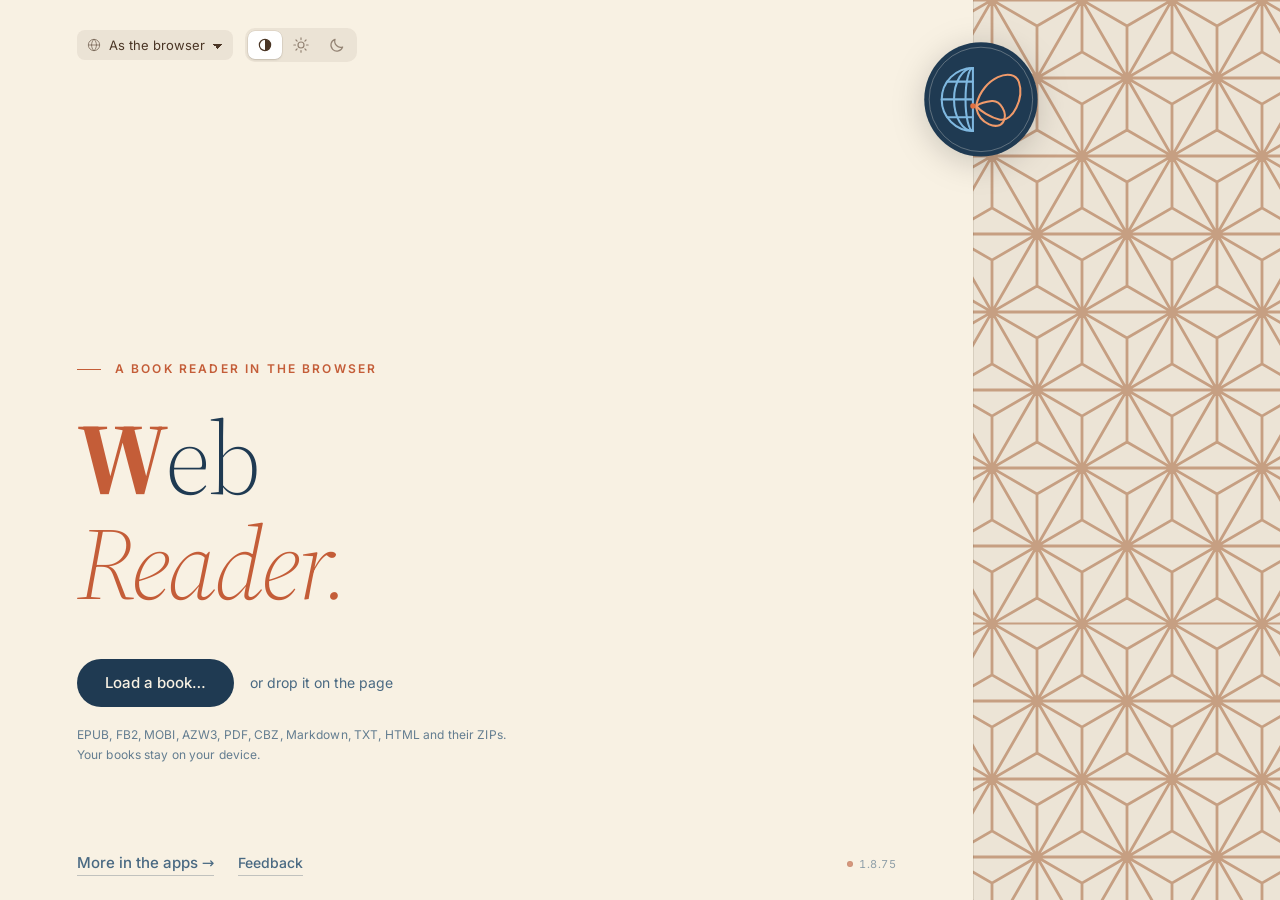
==== commit e5f133f6: "WebReader 1.8.75 (from lexey111/WebReader 4766b02)" ====
--- a/index.html
+++ b/index.html
@@ -22,7 +22,7 @@
             <div id="homeLight" class="segmented icons" role="radiogroup">
                 <button type="button" role="radio" data-value="auto" data-i18n-label="Auto"><svg viewBox="0 0 24 24"><circle cx="12" cy="12" r="7.5"/><path d="M12 4.5a7.5 7.5 0 0 1 0 15z" class="fill"/></svg></button>
                 <button type="button" role="radio" data-value="day" data-i18n-label="Day"><svg viewBox="0 0 24 24"><circle cx="12" cy="12" r="4"/><path d="M12 2.5v2.2M12 19.3v2.2M2.5 12h2.2M19.3 12h2.2M5.3 5.3l1.5 1.5M17.2 17.2l1.5 1.5M5.3 18.7l1.5-1.5M17.2 6.8l1.5-1.5"/></svg></button>
-                <button type="button" role="radio" data-value="night" data-i18n-label="Night"><svg viewBox="0 0 24 24"><path d="M19.5 14.6A8 8 0 0 1 9.4 4.5a8 8 0 1 0 10.1 10.1z"/></svg></button>
+                <button type="button" role="radio" data-value="dusk" data-i18n-label="Twilight"><svg viewBox="0 0 24 24"><path d="M19.5 14.6A8 8 0 0 1 9.4 4.5a8 8 0 1 0 10.1 10.1z"/></svg></button>
             </div>
         </header>
 
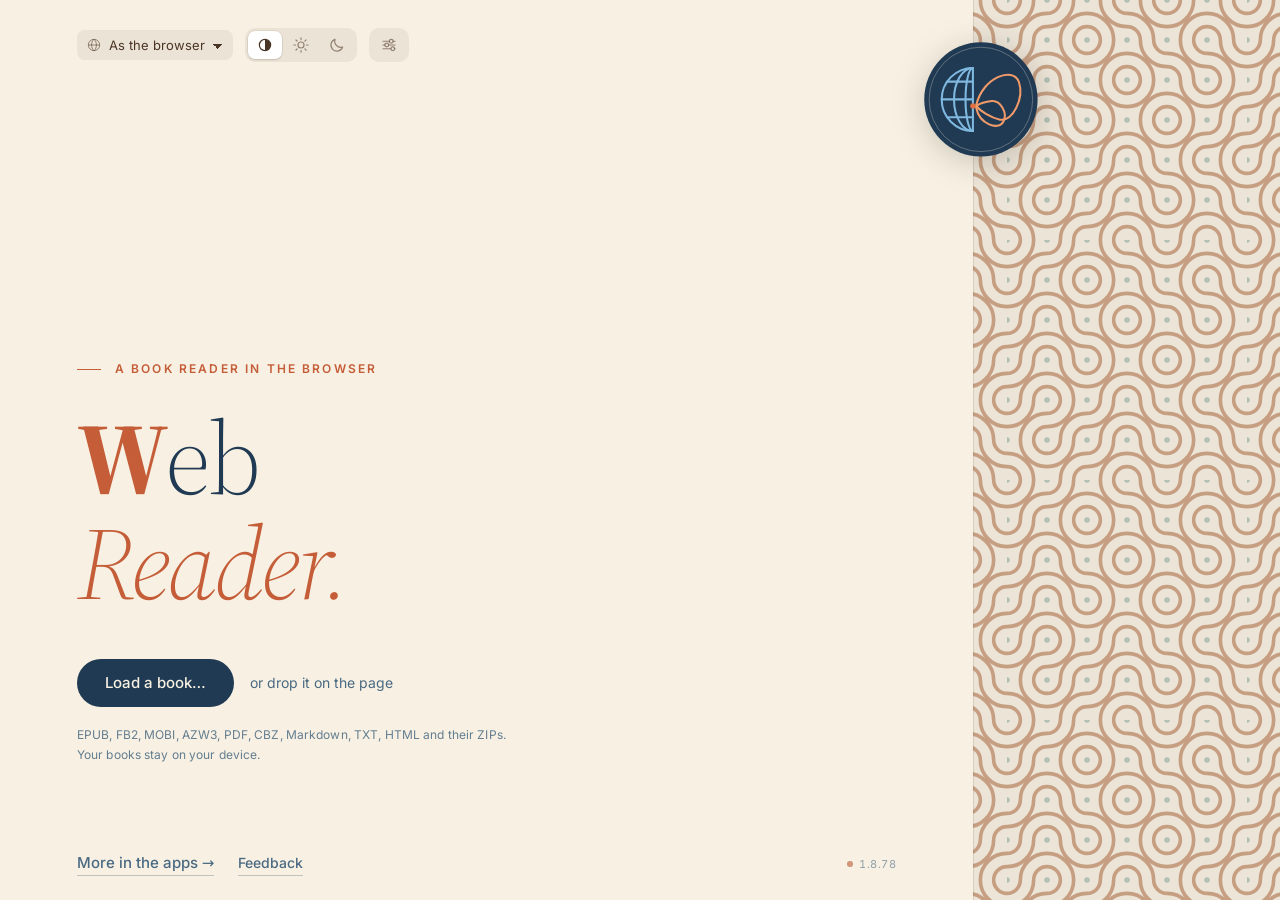
==== commit b83aa82d: "WebReader 1.8.78 (from lexey111/WebReader c9f8cb8)" ====
--- a/index.html
+++ b/index.html
@@ -24,6 +24,7 @@
                 <button type="button" role="radio" data-value="day" data-i18n-label="Day"><svg viewBox="0 0 24 24"><circle cx="12" cy="12" r="4"/><path d="M12 2.5v2.2M12 19.3v2.2M2.5 12h2.2M19.3 12h2.2M5.3 5.3l1.5 1.5M17.2 17.2l1.5 1.5M5.3 18.7l1.5-1.5M17.2 6.8l1.5-1.5"/></svg></button>
                 <button type="button" role="radio" data-value="dusk" data-i18n-label="Twilight"><svg viewBox="0 0 24 24"><path d="M19.5 14.6A8 8 0 0 1 9.4 4.5a8 8 0 1 0 10.1 10.1z"/></svg></button>
             </div>
+            <div class="segmented icons home-settings"><button id="homeSettings" type="button" data-i18n-label="Reading settings" title="Reading settings" aria-label="Reading settings"><svg viewBox="0 0 24 24"><path d="M4 7h8.5M17.5 7H20M4 12h2.5M11.5 12H20M4 17h10.5M19.5 17h.5"/><circle cx="15" cy="7" r="2.5"/><circle cx="9" cy="12" r="2.5"/><circle cx="17" cy="17" r="2.5"/></svg></button></div>
         </header>
 
         <main id="front">
@@ -63,6 +64,7 @@
         <footer class="bottom">
             <a id="appsDoor" class="more" href="#apps"><span data-i18n="More in the apps">More in the apps</span> →</a>
             <a id="feedback" class="more feedback" href="https://continuousreader.app/contact.html?app=webreader" target="_blank" rel="noopener"><span data-i18n="Feedback">Feedback</span></a>
+            <a id="installHow" class="more" href="https://continuousreader.app/web-reader.html#app" target="_blank" rel="noopener" hidden><span data-i18n="How to install as an app">How to install as an app</span></a>
             <button id="update" type="button" class="update" hidden><span data-i18n="A new version is ready">A new version is ready</span> · <u data-i18n="Reload">Reload</u></button>
             <a id="version" class="version" href="#news" data-i18n-label="What’s new"><span class="dot" hidden></span><span class="number"></span></a>
         </footer>
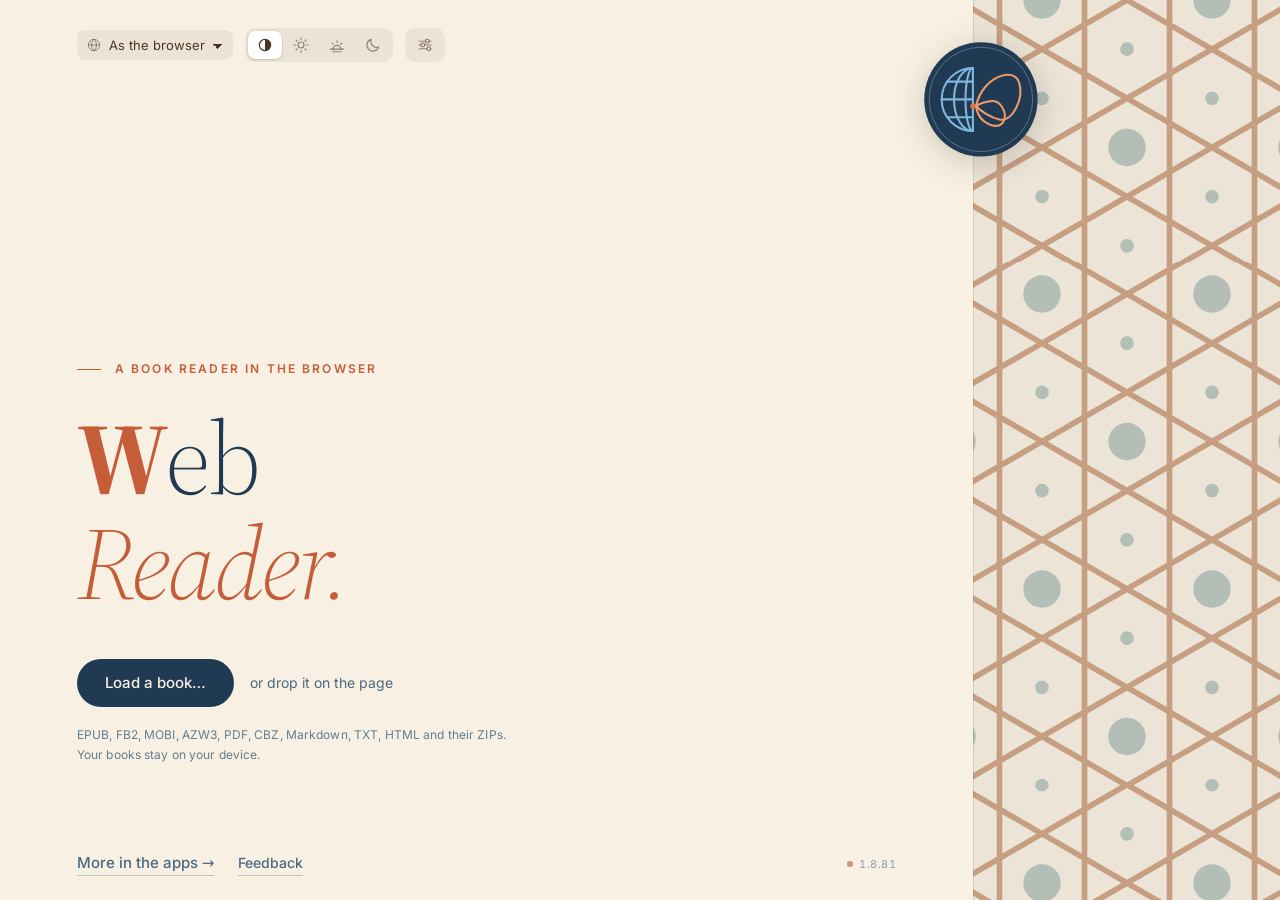
==== commit 11310d67: "WebReader 1.8.81 (from lexey111/WebReader b262401)" ====
--- a/index.html
+++ b/index.html
@@ -22,7 +22,8 @@
             <div id="homeLight" class="segmented icons" role="radiogroup">
                 <button type="button" role="radio" data-value="auto" data-i18n-label="Auto"><svg viewBox="0 0 24 24"><circle cx="12" cy="12" r="7.5"/><path d="M12 4.5a7.5 7.5 0 0 1 0 15z" class="fill"/></svg></button>
                 <button type="button" role="radio" data-value="day" data-i18n-label="Day"><svg viewBox="0 0 24 24"><circle cx="12" cy="12" r="4"/><path d="M12 2.5v2.2M12 19.3v2.2M2.5 12h2.2M19.3 12h2.2M5.3 5.3l1.5 1.5M17.2 17.2l1.5 1.5M5.3 18.7l1.5-1.5M17.2 6.8l1.5-1.5"/></svg></button>
-                <button type="button" role="radio" data-value="dusk" data-i18n-label="Twilight"><svg viewBox="0 0 24 24"><path d="M19.5 14.6A8 8 0 0 1 9.4 4.5a8 8 0 1 0 10.1 10.1z"/></svg></button>
+                <button type="button" role="radio" data-value="dusk" data-i18n-label="Twilight"><svg viewBox="0 0 24 24"><path d="M3 17.5h18M6.5 21h11"/><path d="M7 17.5a5 5 0 0 1 10 0"/><path d="M12 6.5v2M5.6 9.6l1.4 1.4M18.4 9.6 17 11"/></svg></button>
+                <button type="button" role="radio" data-value="night" data-i18n-label="Night"><svg viewBox="0 0 24 24"><path d="M19.5 14.6A8 8 0 0 1 9.4 4.5a8 8 0 1 0 10.1 10.1z"/></svg></button>
             </div>
             <div class="segmented icons home-settings"><button id="homeSettings" type="button" data-i18n-label="Reading settings" title="Reading settings" aria-label="Reading settings"><svg viewBox="0 0 24 24"><path d="M4 7h8.5M17.5 7H20M4 12h2.5M11.5 12H20M4 17h10.5M19.5 17h.5"/><circle cx="15" cy="7" r="2.5"/><circle cx="9" cy="12" r="2.5"/><circle cx="17" cy="17" r="2.5"/></svg></button></div>
         </header>
--- a/shell.css
+++ b/shell.css
@@ -485,13 +485,12 @@
 #panel h3 { margin: 0 0 14px; font-size: 11px; font-weight: 600; letter-spacing: 0.08em; text-transform: uppercase; color: var(--faint); }
 #panel .row { display: grid; grid-template-columns: 96px minmax(0, 1fr); align-items: center; gap: 12px; min-height: 36px; margin-bottom: 8px; }
 #panel .row .name { color: var(--faint); }
-/* The other light's settings: muted, with the word on why and the key
-   that shows them. */
-#panel .when .row > :not(.name) { transition: opacity 0.2s; }
-#panel .when.away .row > :not(.name) { opacity: 0.45; }
-#panel .elsewhere { margin: -2px 0 12px 108px; font-size: 12px; color: var(--faint); }
-#panel .elsewhere .link { background: none; padding: 0; border-radius: 0; font: inherit; color: var(--ink); text-decoration: underline; text-decoration-color: var(--line); text-underline-offset: 3px; }
-#panel .elsewhere .link:hover { background: none; text-decoration-color: currentColor; }
+/* The other lights' tones, folded under the one in force. */
+#panel details.others > summary { list-style: none; display: inline-flex; align-items: center; gap: 8px; margin: 0 0 10px 108px; font-size: 12px; color: var(--faint); cursor: pointer; user-select: none; }
+#panel details.others > summary::-webkit-details-marker { display: none; }
+#panel details.others > summary::before { content: ''; width: 5px; height: 5px; border-right: 1.5px solid currentColor; border-bottom: 1.5px solid currentColor; transform: rotate(-45deg); transition: transform 0.15s; }
+#panel details.others[open] > summary::before { transform: translateY(-2px) rotate(45deg); }
+#panel details.others > summary:hover { color: var(--ink); }
 
 /* A choice by words. */
 .segmented { display: inline-flex; flex-wrap: wrap; gap: 2px; padding: 3px; border-radius: 10px; background: var(--key); justify-self: start; }
@@ -514,13 +513,13 @@
 
 /* Palettes: the page each gives. */
 .swatches { display: flex; gap: 8px; flex-wrap: wrap; }
-.swatch { width: 36px; height: 36px; padding: 0; border-radius: 50%; font: 600 14px/1 Georgia, serif; box-shadow: inset 0 0 0 1px var(--line); transition: transform 0.12s; }
+.swatch { width: 36px; height: 36px; padding: 0; border-radius: 50%; font: 600 14px/1 var(--face, Georgia, serif); box-shadow: inset 0 0 0 1px var(--line); transition: transform 0.12s; }
 .swatch:hover { transform: scale(1.06); }
 .swatch.chosen { box-shadow: inset 0 0 0 1px var(--line), 0 0 0 2px var(--surface), 0 0 0 4px var(--ink); }
 
 /* Paper: tiles that wear their grain. */
 .papers { display: flex; gap: 6px; flex-wrap: wrap; }
-.paper { width: 32px; height: 32px; padding: 0; border-radius: 9px; background-color: var(--ground); background-size: 160px; background-position: center; background-blend-mode: hard-light; box-shadow: inset 0 0 0 1px var(--line); font: 600 12px/1 Georgia, serif; }
+.paper { width: 32px; height: 32px; padding: 0; border-radius: 9px; background-color: var(--ground); background-size: 160px; background-position: center; background-blend-mode: hard-light; box-shadow: inset 0 0 0 1px var(--line); font: 600 12px/1 var(--face, Georgia, serif); }
 .paper:hover { background-color: var(--ground); filter: brightness(0.97); }
 .paper.chosen { box-shadow: inset 0 0 0 1px var(--line), 0 0 0 2px var(--surface), 0 0 0 4px var(--ink); }
 
@@ -586,7 +585,16 @@
     #panel footer { padding: 8px 20px 16px 12px; flex-wrap: wrap; }
     #panel .row { grid-template-columns: 1fr; gap: 6px; margin-bottom: 14px; }
     #panel .row .name { font-size: 12px; }
-    #panel .elsewhere { margin: -8px 0 16px; }
+    #panel details.others > summary { margin: -4px 0 14px; }
     .faces { gap: 6px; }
     #drawer { left: 0; right: 0; bottom: 0; transform: none; width: 100%; height: 70vh; border-radius: 18px 18px 0 0; padding-bottom: env(safe-area-inset-bottom); }
 }
+
+/* The narrowest phones: four lights and the settings beside the language,
+   whose name keeps a few letters (user, 27.11.2026). */
+@media (max-width: 380px) {
+    #home .top { gap: 6px; }
+    #home .top .segmented.icons { padding: 2px; }
+    #home .top .segmented.icons button { padding: 4px 4px; }
+    #home .top .segmented.icons svg { width: 17px; height: 17px; }
+}
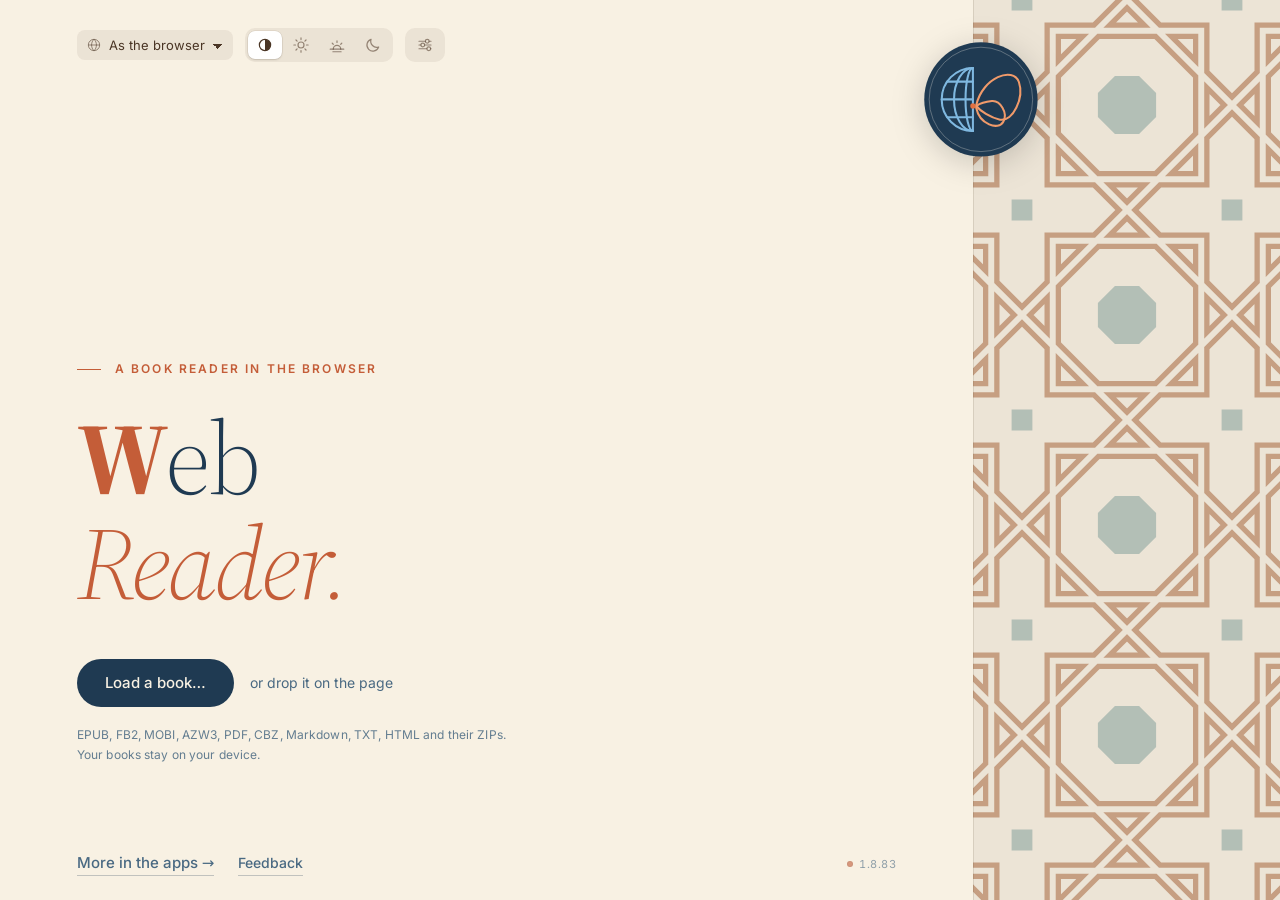
==== commit 9be35f80: "WebReader 1.8.83 (from lexey111/WebReader c286527)" ====
--- a/index.html
+++ b/index.html
@@ -127,6 +127,7 @@
 <dialog id="pdfAsk" tabindex="-1"></dialog>
 <dialog id="shelfAsk" class="ask" tabindex="-1"></dialog>
 <dialog id="linkAsk" class="ask" tabindex="-1"></dialog>
+<p id="notice" role="alert" hidden></p>
 <div id="busy" role="status" aria-live="polite" hidden><span class="ring" aria-hidden="true"></span><span class="words"></span></div>
 <script type="module" src="shell.js"></script>
 </body>
--- a/shell.css
+++ b/shell.css
@@ -430,6 +430,14 @@
     font-size: 14px; font-variant-numeric: tabular-nums; pointer-events: none; animation: fade 0.18s ease-out;
 }
 #busy[hidden] { display: none; }
+/* A word over the page (no room to keep the book): at the top, a click away. */
+#notice {
+    position: fixed; left: 50%; top: max(16px, env(safe-area-inset-top)); transform: translateX(-50%); z-index: 60;
+    width: max-content; max-width: min(520px, calc(100vw - 32px)); margin: 0; padding: 12px 18px; border-radius: 12px;
+    background: var(--surface); color: var(--ink); box-shadow: var(--shadow), 0 0 0 1px var(--line);
+    font-size: 14px; line-height: 1.4; cursor: pointer; animation: fade 0.18s ease-out;
+}
+#notice[hidden] { display: none; }
 #busy .ring { width: 18px; height: 18px; box-sizing: border-box; border-radius: 50%; border: 2px solid var(--line); border-top-color: var(--ink); animation: spin 0.8s linear infinite; }
 @keyframes spin { to { transform: rotate(360deg); } }
 @media (prefers-reduced-motion: reduce) { #busy .ring { animation-duration: 2.4s; } }
